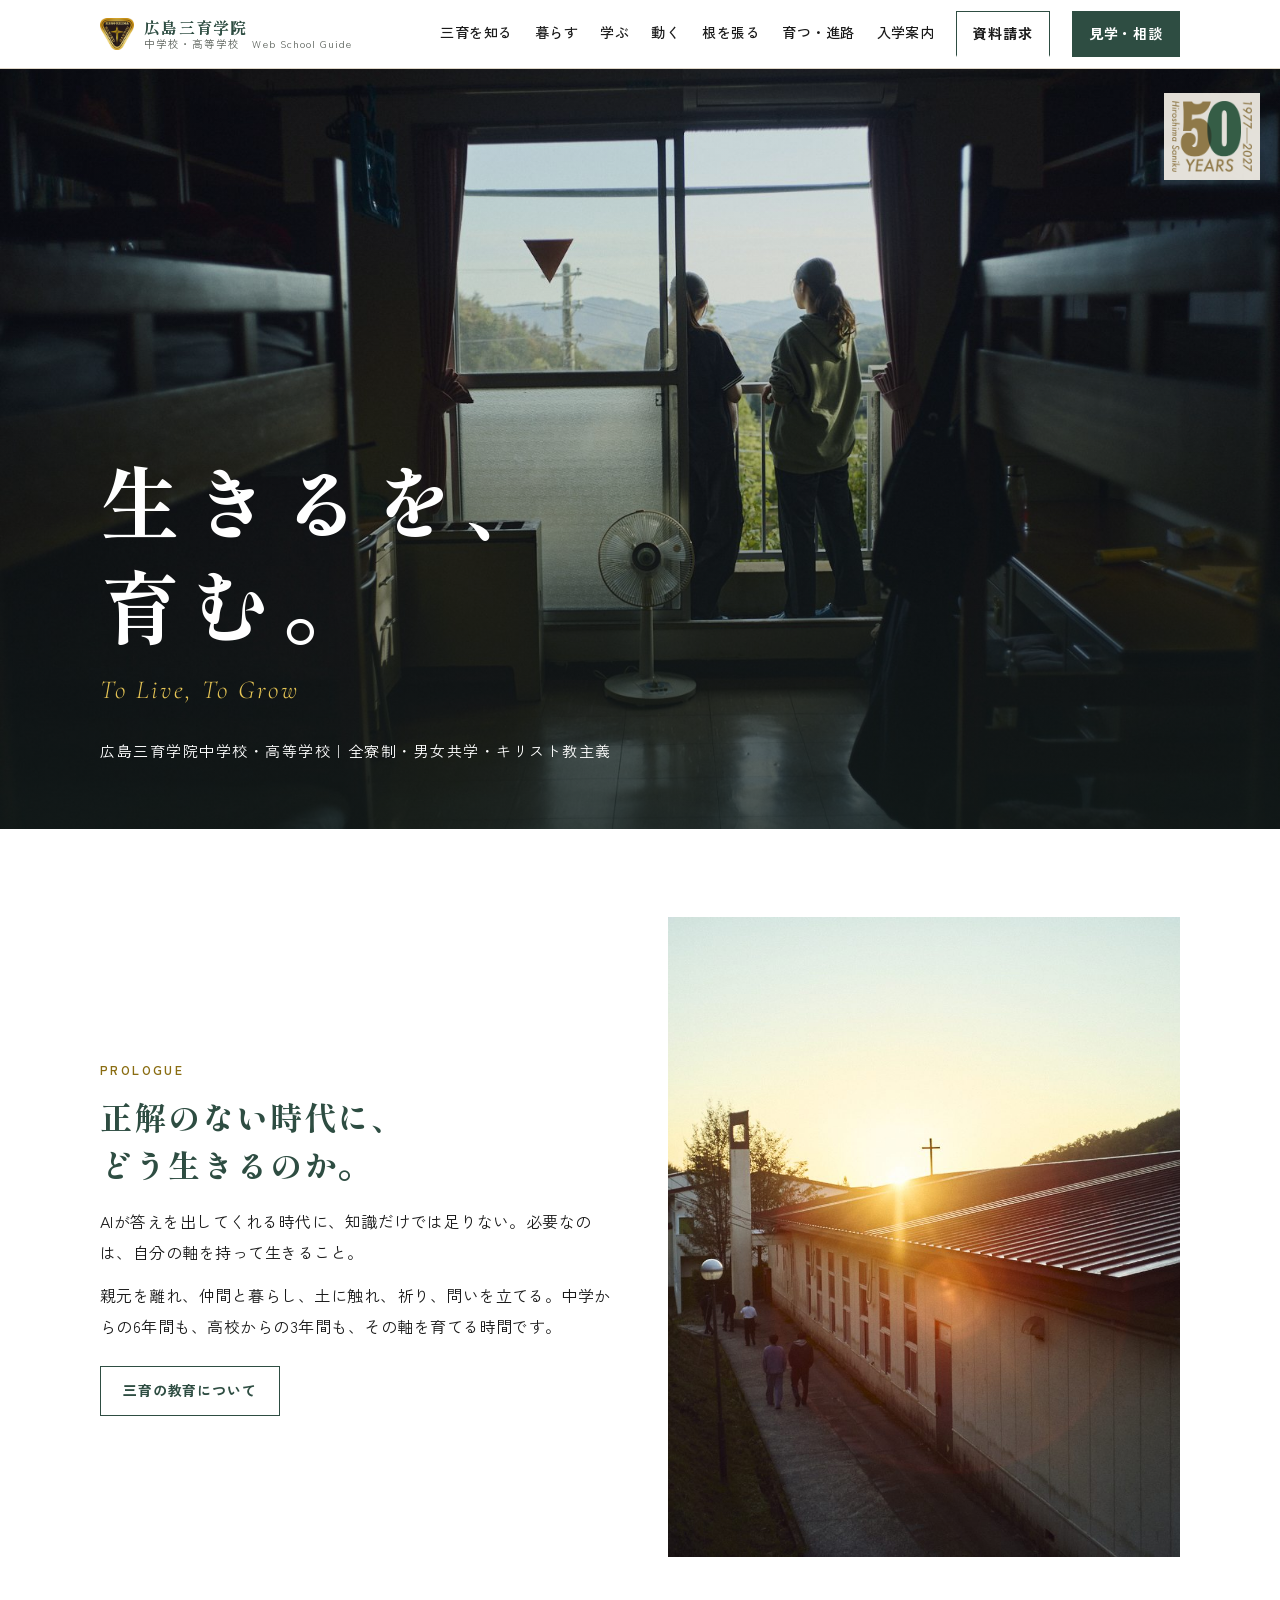
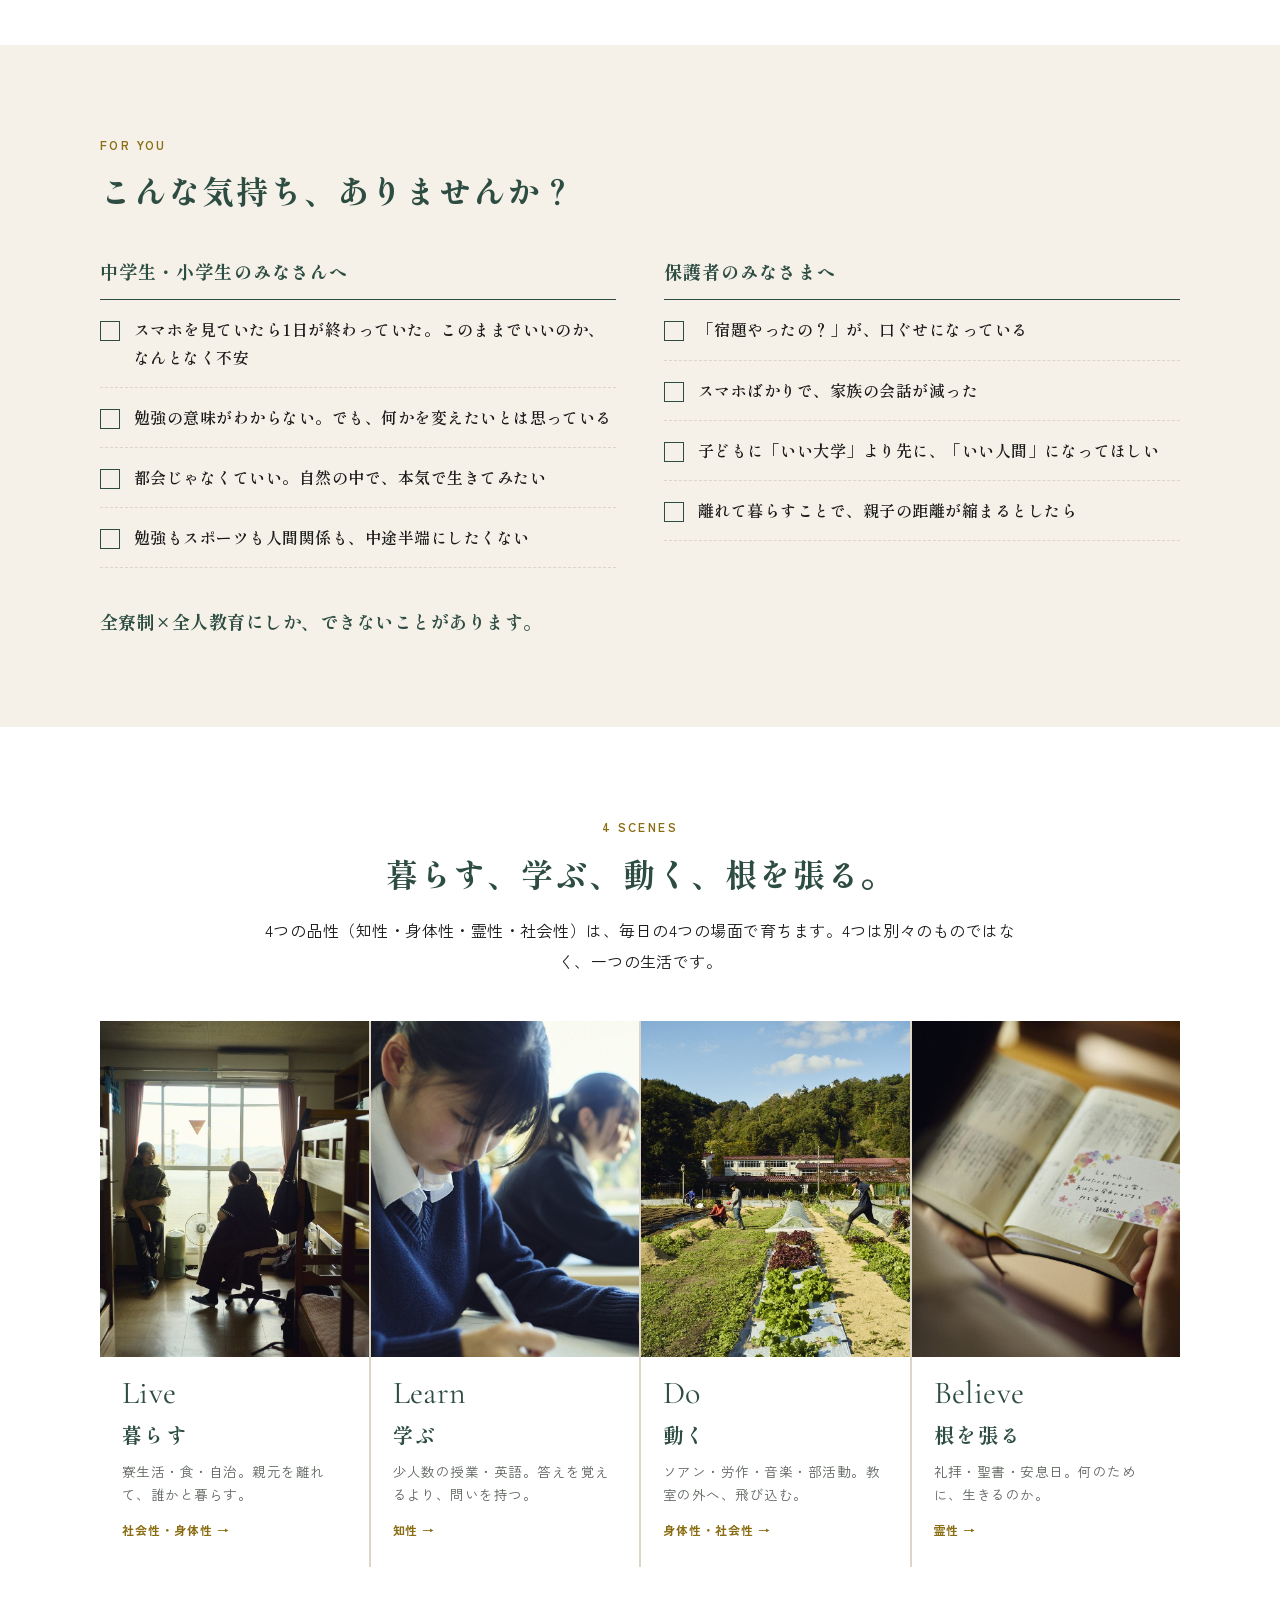
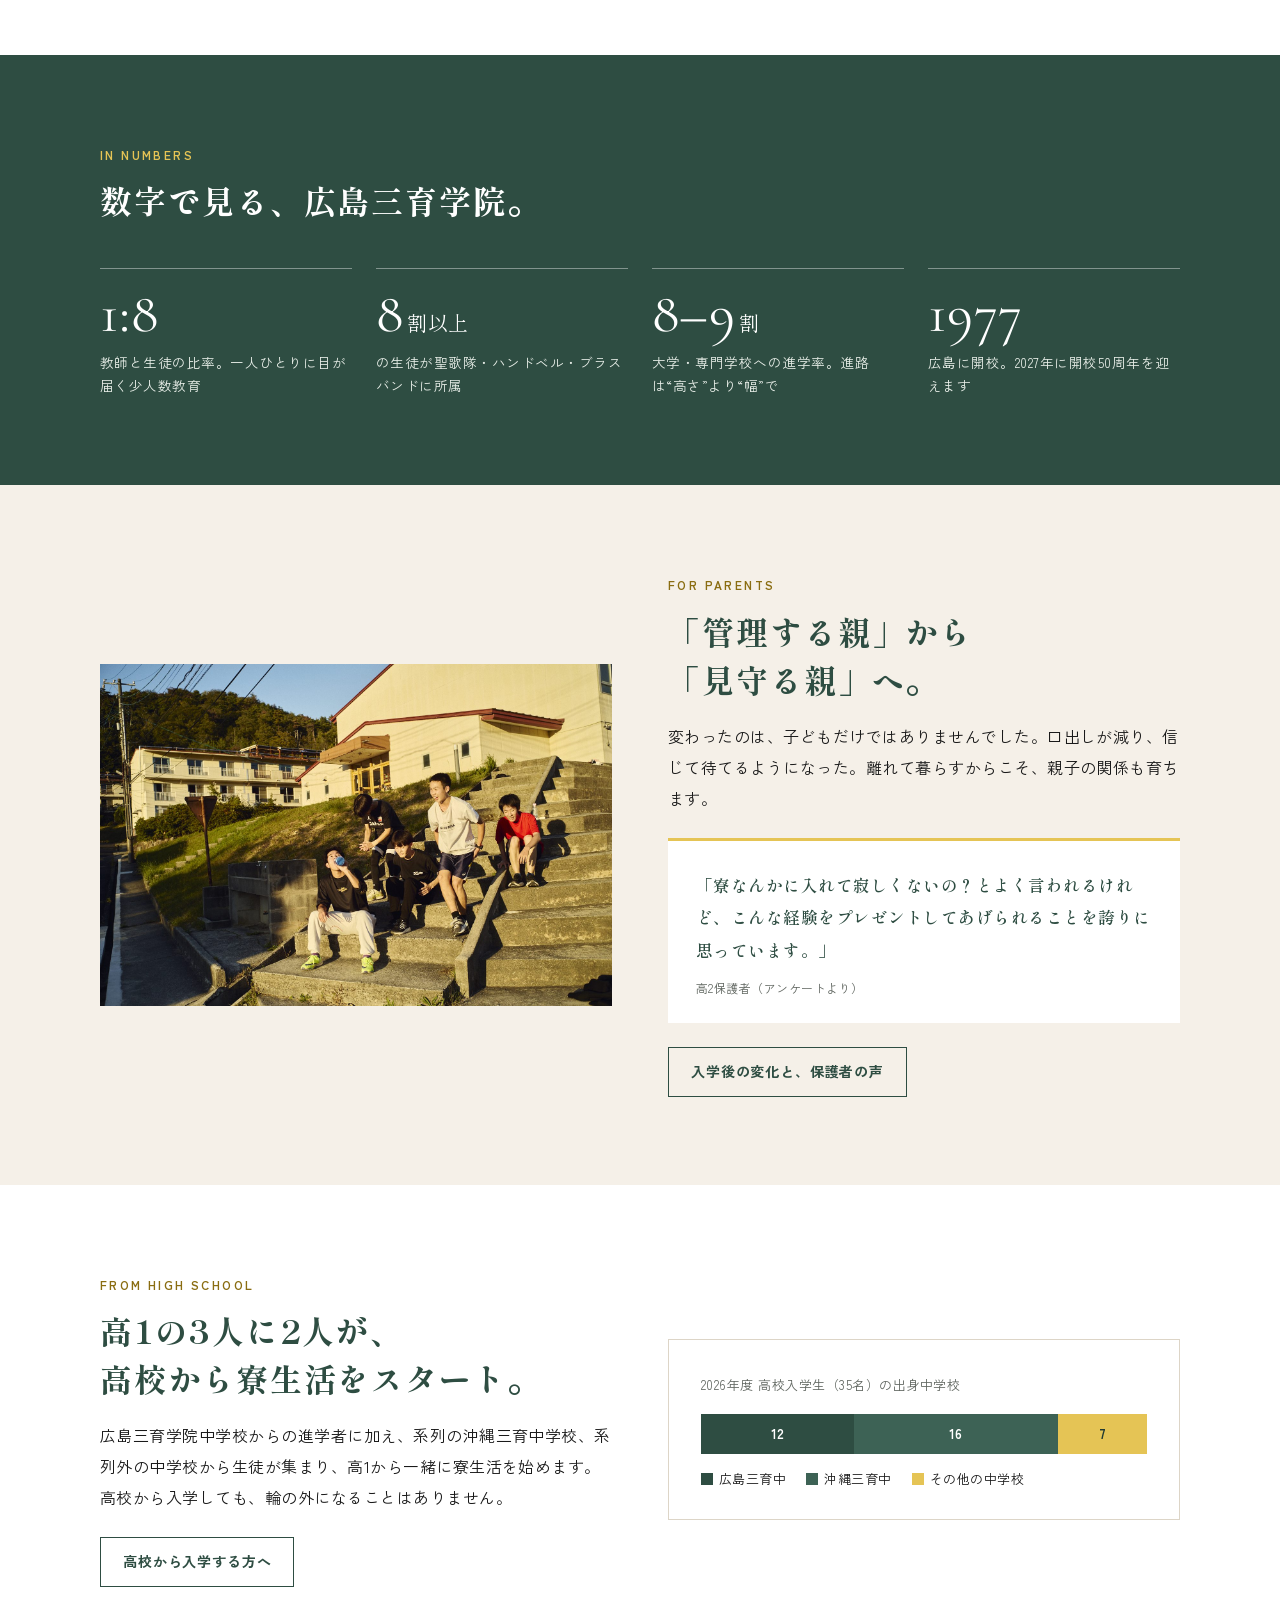
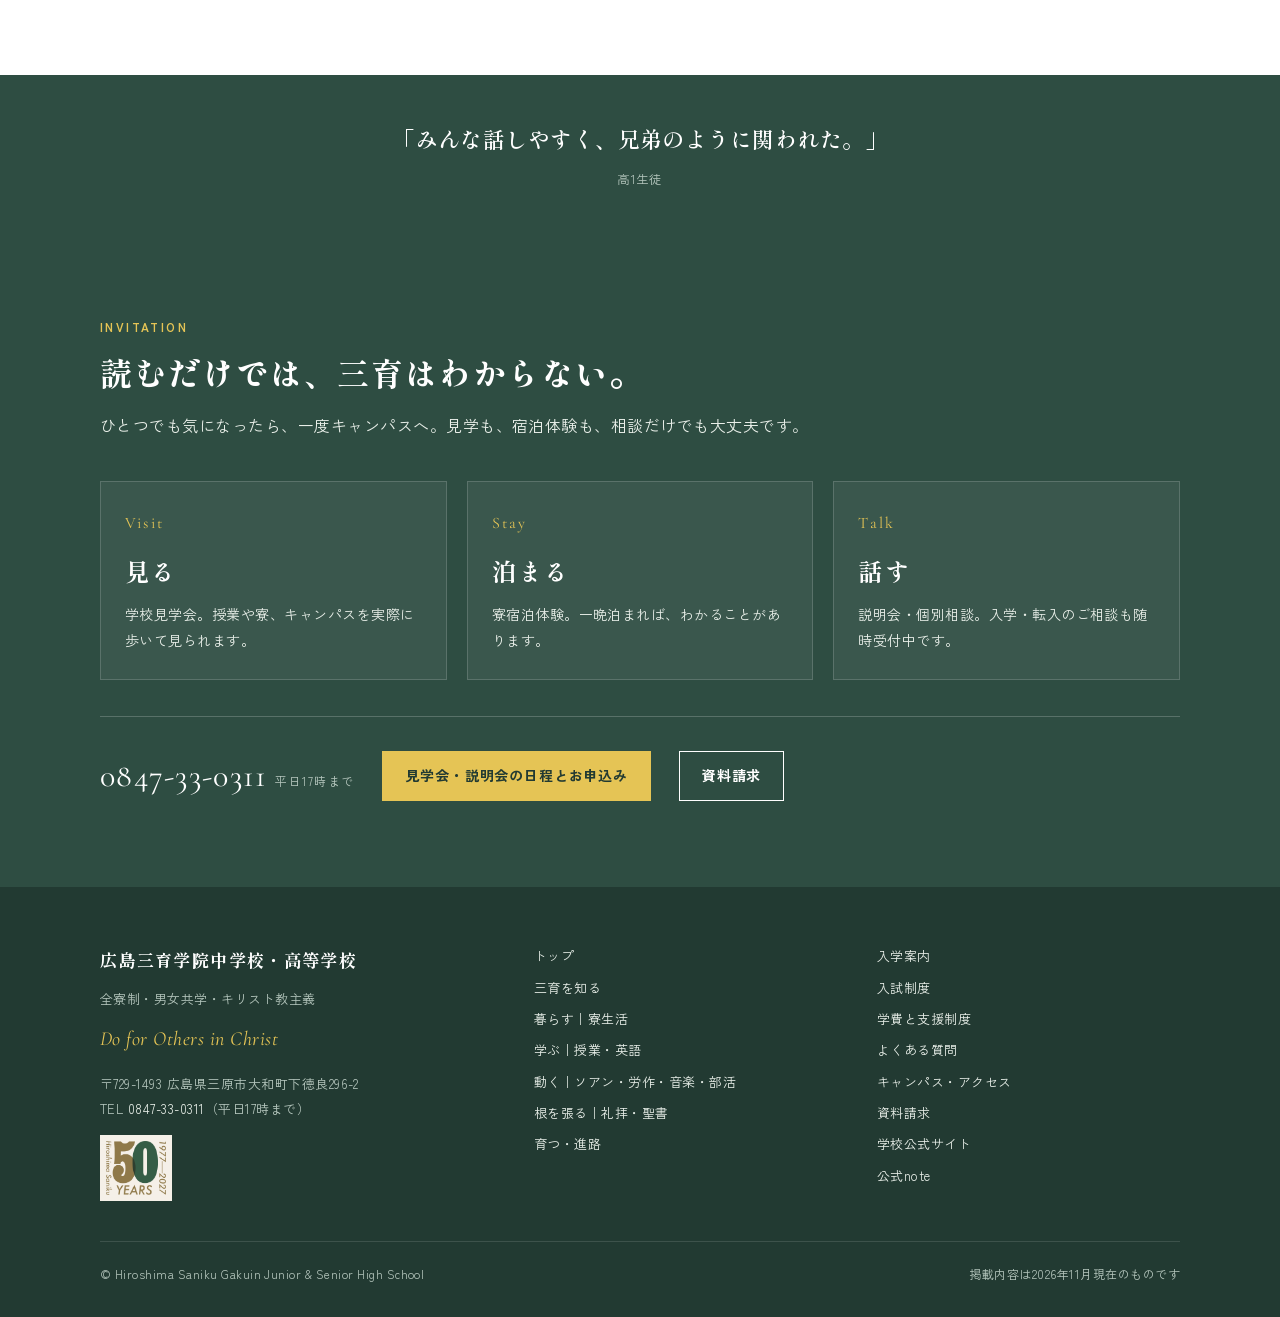
==== index.html @ 4f64598e "初回アップロード" ====
<!doctype html>
<html lang="ja">
<head>
<meta charset="utf-8">
<meta name="viewport" content="width=device-width, initial-scale=1">
<title>広島三育学院中学校・高等学校｜Web School Guide</title>
<meta name="description" content="広島県三原市の全寮制・男女共学・キリスト教主義の中高一貫校。暮らす・学ぶ・動く・根を張る、4つの場面で「生きる」を育みます。見学・寮宿泊体験・個別相談の案内も。">
<link rel="canonical" href="https://www.example.jp/">
<meta property="og:type" content="website">
<meta property="og:site_name" content="広島三育学院中学校・高等学校 Web School Guide">
<meta property="og:title" content="広島三育学院中学校・高等学校｜Web School Guide">
<meta property="og:description" content="広島県三原市の全寮制・男女共学・キリスト教主義の中高一貫校。暮らす・学ぶ・動く・根を張る、4つの場面で「生きる」を育みます。見学・寮宿泊体験・個別相談の案内も。">
<meta property="og:url" content="https://www.example.jp/">
<meta property="og:image" content="https://www.example.jp/assets/img/ogp.jpg">
<meta name="twitter:card" content="summary_large_image">
<meta name="theme-color" content="#2e4d42">
<link rel="icon" href="assets/img/emblem.png">
<link rel="preconnect" href="https://fonts.googleapis.com">
<link rel="preconnect" href="https://fonts.gstatic.com" crossorigin>
<link rel="stylesheet" href="https://fonts.googleapis.com/css2?family=Shippori+Mincho:wght@500;600;700;800&amp;family=Zen+Kaku+Gothic+New:wght@400;500;700&amp;family=Cormorant+Garamond:ital,wght@0,300;0,400;0,500;1,300;1,400&amp;display=swap">
<link rel="stylesheet" href="assets/css/style.css">
<script type="application/ld+json">
{
  "@context": "https://schema.org",
  "@type": "HighSchool",
  "name": "広島三育学院中学校・高等学校",
  "alternateName": "Hiroshima Saniku Gakuin Junior & Senior High School",
  "url": "https://www.example.jp/",
  "telephone": "+81-847-33-0311",
  "logo": "https://www.example.jp/assets/img/emblem.png",
  "address": {
    "@type": "PostalAddress",
    "postalCode": "729-1493",
    "addressRegion": "広島県",
    "addressLocality": "三原市",
    "streetAddress": "大和町下徳良296-2",
    "addressCountry": "JP"
  }
}
</script>
</head>
<body>
<a class="skip" href="#main">本文へ移動</a>
<header class="hd">
  <div class="in">
    <a class="logo" href="index.html" aria-label="広島三育学院 Web School Guide トップへ">
      <img src="assets/img/emblem.png" alt="" width="34" height="34">
      <span><b>広島三育学院</b><small>中学校・高等学校　Web School Guide</small></span>
    </a>
    <button class="menu-btn" type="button" aria-label="メニューを開く" aria-expanded="false" aria-controls="gnav"><svg viewBox="0 0 24 24" fill="none" stroke="currentColor" stroke-width="2" aria-hidden="true"><path d="M4 7h16M4 12h16M4 17h16"/></svg></button>
    <nav class="gnav" id="gnav" aria-label="メインメニュー">
      <a href="about.html">三育を知る</a>
      <a href="live.html">暮らす</a>
      <a href="learn.html">学ぶ</a>
      <a href="do.html">動く</a>
      <a href="believe.html">根を張る</a>
      <a href="grow.html">育つ・進路</a>
      <a href="admission.html">入学案内</a>
      <a class="btn" href="https://docs.google.com/a/saniku.ed.jp/forms/d/e/1FAIpQLSfEn3PVfSddrivJyTrLy3nX7ndAHgS3T33gy6OCp4jaVe19fg/viewform?c=0&amp;w=1" target="_blank" rel="noopener">資料請求</a>
      <a class="btn solid" href="admission.html#visit">見学・相談</a>
    </nav>
  </div>
</header>
<main id="main">

<section class="hero">
  <img data-photo="TOP-01" class="bg" src="assets/img/photo/TOP-01.jpg" alt="寮の部屋の窓辺から山を眺める2人の生徒の後ろ姿" fetchpriority="high">
  <img class="y50" src="assets/img/logo50.png" alt="広島開校50周年 1977–2027" width="96" height="86">
  <div class="in">
    <h1>生きるを、<br>育む。</h1>
    <span class="en">To Live, To Grow</span>
    <p>広島三育学院中学校・高等学校｜全寮制・男女共学・キリスト教主義</p>
  </div>
</section>

<section class="sec" aria-labelledby="pro-h">
  <div class="in split">
    <div class="reveal">
      <span class="tag">PROLOGUE</span>
      <h2 id="pro-h">正解のない時代に、<br>どう生きるのか。</h2>
      <p class="lead">AIが答えを出してくれる時代に、知識だけでは足りない。必要なのは、自分の軸を持って生きること。</p>
      <p class="lead" style="margin-top:12px">親元を離れ、仲間と暮らし、土に触れ、祈り、問いを立てる。中学からの6年間も、高校からの3年間も、その軸を育てる時間です。</p>
      <p style="margin-top:24px"><a class="btn" href="about.html">三育の教育について</a></p>
    </div>
    <img data-photo="TOP-02" class="reveal" src="assets/img/photo/TOP-02.jpg" alt="夕日に照らされた寮の間の道" style="aspect-ratio:4/5">
  </div>
</section>

<section class="sec cream" aria-labelledby="chk-h">
  <div class="in">
    <div class="head">
      <span class="tag">FOR YOU</span>
      <h2 id="chk-h">こんな気持ち、ありませんか？</h2>
    </div>
    <div class="g2" style="gap:48px">
      <div class="reveal">
        <h3 style="font-size:18px;margin-bottom:14px">中学生・小学生のみなさんへ</h3>
        <ul class="checks" style="grid-template-columns:1fr">
          <li>スマホを見ていたら1日が終わっていた。このままでいいのか、なんとなく不安</li>
          <li>勉強の意味がわからない。でも、何かを変えたいとは思っている</li>
          <li>都会じゃなくていい。自然の中で、本気で生きてみたい</li>
          <li>勉強もスポーツも人間関係も、中途半端にしたくない</li>
        </ul>
      </div>
      <div class="reveal">
        <h3 style="font-size:18px;margin-bottom:14px">保護者のみなさまへ</h3>
        <ul class="checks" style="grid-template-columns:1fr">
          <li>「宿題やったの？」が、口ぐせになっている</li>
          <li>スマホばかりで、家族の会話が減った</li>
          <li>子どもに「いい大学」より先に、「いい人間」になってほしい</li>
          <li>離れて暮らすことで、親子の距離が縮まるとしたら</li>
        </ul>
      </div>
    </div>
    <p class="lead reveal" style="margin-top:36px;font-family:var(--display);font-weight:700;color:var(--green);font-size:18px">全寮制×全人教育にしか、できないことがあります。</p>
  </div>
</section>

<section class="sec" aria-labelledby="v-h">
  <div class="in">
    <div class="head center">
      <span class="tag">4 SCENES</span>
      <h2 id="v-h">暮らす、学ぶ、動く、根を張る。</h2>
      <p class="lead">4つの品性（知性・身体性・霊性・社会性）は、毎日の4つの場面で育ちます。4つは別々のものではなく、一つの生活です。</p>
    </div>
    <div class="verbs reveal">
      <a class="verb" href="live.html"><img data-photo="TOP-03" src="assets/img/photo/TOP-03.jpg" alt="寮の部屋の窓辺で過ごす2人の生徒" loading="lazy"><span class="t"><i>Live</i><b>暮らす</b><span>寮生活・食・自治。親元を離れて、誰かと暮らす。</span><em>社会性・身体性 →</em></span></a>
      <a class="verb" href="learn.html"><img data-photo="TOP-04" src="assets/img/photo/TOP-04.jpg" alt="教室でノートに向かう生徒" loading="lazy"><span class="t"><i>Learn</i><b>学ぶ</b><span>少人数の授業・英語。答えを覚えるより、問いを持つ。</span><em>知性 →</em></span></a>
      <a class="verb" href="do.html"><img data-photo="TOP-05" src="assets/img/photo/TOP-05.jpg" alt="山に囲まれた畑で作業する生徒たち" loading="lazy"><span class="t"><i>Do</i><b>動く</b><span>ソアン・労作・音楽・部活動。教室の外へ、飛び込む。</span><em>身体性・社会性 →</em></span></a>
      <a class="verb" href="believe.html"><img data-photo="TOP-06" src="assets/img/photo/TOP-06.jpg" alt="カードをはさんだ聖書を読む手元" loading="lazy"><span class="t"><i>Believe</i><b>根を張る</b><span>礼拝・聖書・安息日。何のために、生きるのか。</span><em>霊性 →</em></span></a>
    </div>
  </div>
</section>

<section class="sec green" aria-labelledby="n-h">
  <div class="in">
    <div class="head">
      <span class="tag">IN NUMBERS</span>
      <h2 id="n-h">数字で見る、広島三育学院。</h2>
    </div>
    <div class="stats reveal">
      <div class="stat"><b>1:8</b><span>教師と生徒の比率。一人ひとりに目が届く少人数教育</span></div>
      <div class="stat"><b>8<small>割以上</small></b><span>の生徒が聖歌隊・ハンドベル・ブラスバンドに所属</span></div>
      <div class="stat"><b>8–9<small>割</small></b><span>大学・専門学校への進学率。進路は“高さ”より“幅”で</span></div>
      <div class="stat"><b>1977</b><span>広島に開校。2027年に開校50周年を迎えます</span></div>
    </div>
  </div>
</section>

<section class="sec cream" aria-labelledby="p-h">
  <div class="in split rev">
    <div class="reveal">
      <span class="tag">FOR PARENTS</span>
      <h2 id="p-h">「管理する親」から<br>「見守る親」へ。</h2>
      <p class="lead">変わったのは、子どもだけではありませんでした。口出しが減り、信じて待てるようになった。離れて暮らすからこそ、親子の関係も育ちます。</p>
      <div class="quote" style="margin-top:24px"><p>「寮なんかに入れて寂しくないの？とよく言われるけれど、こんな経験をプレゼントしてあげられることを誇りに思っています。」</p><cite>高2保護者（アンケートより）</cite></div>
      <p style="margin-top:24px"><a class="btn" href="grow.html">入学後の変化と、保護者の声</a></p>
    </div>
    <img data-photo="TOP-07" class="reveal" src="assets/img/photo/TOP-07.jpg" alt="夕日の差す階段に座る生徒たち" loading="lazy">
  </div>
</section>

<section class="sec" aria-labelledby="h-h">
  <div class="in split">
    <div class="reveal">
      <span class="tag">FROM HIGH SCHOOL</span>
      <h2 id="h-h">高1の3人に2人が、<br>高校から寮生活をスタート。</h2>
      <p class="lead">広島三育学院中学校からの進学者に加え、系列の沖縄三育中学校、系列外の中学校から生徒が集まり、高1から一緒に寮生活を始めます。高校から入学しても、輪の外になることはありません。</p>
      <p style="margin-top:24px"><a class="btn" href="admission.html#high">高校から入学する方へ</a></p>
    </div>
    <div class="box reveal">
      <p style="font-size:13px;color:var(--mute)">2026年度 高校入学生（35名）の出身中学校</p>
      <div class="bar" role="img" aria-label="広島三育中から12名、沖縄三育中から16名、その他の中学校から7名">
        <span style="width:34.3%;background:var(--green)">12</span><span style="width:45.7%;background:var(--green-l)">16</span><span style="width:20%;background:var(--accent);color:var(--green-d)">7</span>
      </div>
      <div class="legend"><span><i style="background:var(--green)"></i>広島三育中</span><span><i style="background:var(--green-l)"></i>沖縄三育中</span><span><i style="background:var(--accent)"></i>その他の中学校</span></div>
    </div>
  </div>
</section>

<div class="voice-strip">
  <div class="in">
    <blockquote>「みんな話しやすく、兄弟のように関われた。」<cite>高1生徒</cite></blockquote>
  </div>
</div>

<section class="cta" aria-labelledby="cta-h">
  <div class="in">
    <span class="tag" style="color:var(--accent)">INVITATION</span>
    <h2 id="cta-h">読むだけでは、三育はわからない。</h2>
    <p style="margin-top:14px;max-width:720px">ひとつでも気になったら、一度キャンパスへ。見学も、宿泊体験も、相談だけでも大丈夫です。</p>
    <div class="doors">
      <a class="door" href="https://www.saniku.ac.jp/hiroshima/news/001722.php" target="_blank" rel="noopener"><i>Visit</i><b>見る</b><span>学校見学会。授業や寮、キャンパスを実際に歩いて見られます。</span></a>
      <a class="door" href="https://www.saniku.ac.jp/hiroshima/news/001722.php" target="_blank" rel="noopener"><i>Stay</i><b>泊まる</b><span>寮宿泊体験。一晩泊まれば、わかることがあります。</span></a>
      <a class="door" href="https://www.saniku.ac.jp/hiroshima/news/001722.php" target="_blank" rel="noopener"><i>Talk</i><b>話す</b><span>説明会・個別相談。入学・転入のご相談も随時受付中です。</span></a>
    </div>
    <div class="contact">
      <a class="tel" href="tel:0847330311">0847-33-0311<small>平日17時まで</small></a>
      <a class="btn gold" href="https://www.saniku.ac.jp/hiroshima/news/001722.php" target="_blank" rel="noopener">見学会・説明会の日程とお申込み</a>
      <a class="btn light" href="https://docs.google.com/a/saniku.ed.jp/forms/d/e/1FAIpQLSfEn3PVfSddrivJyTrLy3nX7ndAHgS3T33gy6OCp4jaVe19fg/viewform?c=0&amp;w=1" target="_blank" rel="noopener">資料請求</a>
    </div>
  </div>
</section>
</main>
<footer class="ft">
  <div class="in">
    <div class="cols">
      <div>
        <b>広島三育学院中学校・高等学校</b>
        <p style="margin-top:10px">全寮制・男女共学・キリスト教主義</p>
        <p class="motto">Do for Others in Christ</p>
        <p style="margin-top:12px">〒729-1493 広島県三原市大和町下徳良296-2<br>TEL <a href="tel:0847330311">0847-33-0311</a>（平日17時まで）</p>
        <img class="y50" src="assets/img/logo50.png" alt="広島開校50周年 1977–2027" width="72" height="64">
      </div>
      <div>
        <ul>
          <li><a href="index.html">トップ</a></li>
          <li><a href="about.html">三育を知る</a></li>
          <li><a href="live.html">暮らす｜寮生活</a></li>
          <li><a href="learn.html">学ぶ｜授業・英語</a></li>
          <li><a href="do.html">動く｜ソアン・労作・音楽・部活</a></li>
          <li><a href="believe.html">根を張る｜礼拝・聖書</a></li>
          <li><a href="grow.html">育つ・進路</a></li>
        </ul>
      </div>
      <div>
        <ul>
          <li><a href="admission.html">入学案内</a></li>
          <li><a href="admission.html#exam">入試制度</a></li>
          <li><a href="admission.html#tuition">学費と支援制度</a></li>
          <li><a href="admission.html#faq">よくある質問</a></li>
          <li><a href="admission.html#access">キャンパス・アクセス</a></li>
          <li><a href="https://docs.google.com/a/saniku.ed.jp/forms/d/e/1FAIpQLSfEn3PVfSddrivJyTrLy3nX7ndAHgS3T33gy6OCp4jaVe19fg/viewform?c=0&amp;w=1" target="_blank" rel="noopener">資料請求</a></li>
          <li><a href="https://www.saniku.ac.jp/hiroshima/" target="_blank" rel="noopener">学校公式サイト</a></li>
          <li><a href="https://hsg-edu.note.jp/" target="_blank" rel="noopener">公式note</a></li>
        </ul>
      </div>
    </div>
    <div class="copy"><span>© Hiroshima Saniku Gakuin Junior &amp; Senior High School</span><span>掲載内容は2026年11月現在のものです</span></div>
  </div>
</footer>
<script src="assets/js/main.js"></script>
</body>
</html>
---- assets/css/style.css ----
/* =========================================================
   広島三育学院 Web School Guide — 共通スタイル
   色・書体は印刷版（48P学校案内）と共通
   ========================================================= */
:root{
  --green:#2e4d42; --green-d:#223a32; --green-l:#3d6255;
  --cream:#f5f0e8; --cream-d:#efe6cf; --white:#ffffff;
  --ink:#1a1a1a; --mute:#5f655f; --line:#ddd5c7;
  --on-g:#e9efe9; --on-g-mute:#b5c6bd;
  --accent:#e5c455; --accent-d:#8a6d12; --warn:#a5452f;
  --display:"Shippori Mincho","Hiragino Mincho ProN","Yu Mincho",serif;
  --latin:"Cormorant Garamond",Georgia,serif;
  --body:"Zen Kaku Gothic New","Hiragino Sans","Yu Gothic",sans-serif;
  --w:1120px;
  color-scheme:light;
}
*{box-sizing:border-box}
html{scroll-behavior:smooth;scroll-padding-top:84px;-webkit-text-size-adjust:100%}
body{margin:0;background:var(--white);color:var(--ink);font-family:var(--body);font-size:16px;line-height:1.95;letter-spacing:.03em;overflow-x:hidden}
img{max-width:100%;height:auto;display:block}
a{color:var(--green)}
a:hover{color:var(--green-l)}
a:focus-visible,button:focus-visible,summary:focus-visible{outline:2px solid var(--accent);outline-offset:3px}
h1,h2,h3,h4{font-family:var(--display);font-weight:800;letter-spacing:.06em;line-height:1.5;margin:0;color:var(--green)}
p{margin:0}
.in{max-width:var(--w);margin:0 auto;padding-inline:20px}
.en{font-family:var(--latin);font-weight:300;letter-spacing:.04em}
.skip{position:absolute;left:-9999px;top:0;background:#fff;padding:8px 12px;z-index:100}
.skip:focus{left:8px;top:8px}
.kari{display:inline-block;margin:6px 0 0;font-family:var(--body);font-size:11px;font-weight:700;letter-spacing:.06em;line-height:1.6;color:var(--warn);border:1px solid var(--warn);padding:0 7px;border-radius:2px;background:#fff;vertical-align:middle}
/* 公開時に「要確認」表示をすべて隠す場合は、次の行の前後のコメント記号を外す */
/* .kari{display:none !important} */

/* ---------- header ---------- */
.hd{position:sticky;top:0;z-index:50;background:rgba(255,255,255,.96);backdrop-filter:blur(8px);border-bottom:1px solid var(--line)}
.hd .in{display:flex;align-items:center;gap:20px;height:68px}
.logo{display:flex;align-items:center;gap:10px;text-decoration:none;color:var(--green);flex:none}
.logo img{width:34px;height:34px;object-fit:contain}
.logo span{display:grid;line-height:1.25}
.logo b{font-family:var(--display);font-weight:800;font-size:16px;letter-spacing:.08em}
.logo small{font-size:10.5px;letter-spacing:.1em;color:var(--mute)}
.gnav{margin-left:auto;display:flex;align-items:center;gap:22px;font-size:14px;font-weight:500}
.gnav a{text-decoration:none;color:var(--ink);padding:6px 0;border-bottom:2px solid transparent}
.gnav a:hover{color:var(--green)}
.gnav a[aria-current="page"]{border-bottom-color:var(--accent);color:var(--green)}
.btn{display:inline-flex;align-items:center;justify-content:center;gap:8px;min-height:44px;text-decoration:none;font-size:14px;font-weight:700;letter-spacing:.06em;padding:10px 22px;border:1.5px solid var(--green);color:var(--green);background:transparent;white-space:nowrap;transition:background .2s,color .2s}
.btn:hover{background:var(--green);color:#fff}
.btn.solid{background:var(--green);color:#fff}
.btn.solid:hover{background:var(--green-d)}
.btn.light{border-color:#fff;color:#fff}
.btn.light:hover{background:#fff;color:var(--green)}
.btn.gold{background:var(--accent);border-color:var(--accent);color:var(--green-d)}
.btn.gold:hover{background:#d9b743}
.btn svg{width:16px;height:16px}
.menu-btn{display:none;margin-left:auto;width:44px;height:44px;border:1px solid var(--line);background:#fff;border-radius:6px;align-items:center;justify-content:center;cursor:pointer;color:var(--green)}
.menu-btn svg{width:22px;height:22px}
@media (max-width:1040px){
  .gnav{display:none;position:absolute;top:68px;left:0;right:0;flex-direction:column;align-items:stretch;gap:0;background:#fff;border-bottom:1px solid var(--line);padding:8px 20px 20px;box-shadow:0 12px 24px rgba(0,0,0,.06)}
  .gnav.open{display:flex}
  .gnav a{padding:14px 4px;border-bottom:1px solid var(--line);font-size:15px}
  .gnav a[aria-current="page"]{border-bottom-color:var(--line);color:var(--green);font-weight:700}
  .gnav .btn{margin-top:16px;border-bottom:1.5px solid var(--green)}
  .menu-btn{display:inline-flex}
}

/* ---------- page hero（下層） ---------- */
.phero{background:var(--cream);overflow:hidden}
.phero .in{display:grid;grid-template-columns:minmax(0,1fr) minmax(0,1.1fr);gap:48px;align-items:center;padding-block:56px 64px}
.crumb{display:flex;flex-wrap:wrap;gap:6px;font-size:12px;color:var(--mute);margin-bottom:22px}
.crumb a{color:var(--mute)}
.phero .big{display:block;font-family:var(--latin);font-weight:300;font-size:clamp(64px,10vw,120px);line-height:.9;color:var(--green);letter-spacing:0}
.phero h1{font-size:clamp(26px,3.4vw,38px);margin-top:18px}
.phero .sub{display:block;font-size:12px;letter-spacing:.2em;color:var(--accent-d);font-weight:700;margin-top:14px}
.phero p.lead{margin-top:18px;font-size:16px;line-height:2}
.phero figure{margin:0;position:relative}
.phero figure img{width:100%;aspect-ratio:4/3;object-fit:cover}
.phero figcaption{position:absolute;left:-24px;bottom:-24px;max-width:340px;background:#fff;padding:16px 20px;font-family:var(--display);font-weight:600;font-size:14px;line-height:1.8;color:var(--green);box-shadow:0 10px 30px rgba(0,0,0,.08)}
.phero figcaption small{display:block;font-family:var(--body);font-weight:400;font-size:11px;color:var(--mute);margin-top:4px}
@media (max-width:820px){
  .phero .in{grid-template-columns:1fr;gap:36px;padding-block:32px 56px}
  .phero figcaption{left:12px;right:12px;bottom:-28px;max-width:none}
}

/* ---------- section ---------- */
.sec{padding-block:88px}
.sec.cream{background:var(--cream)}
.sec.green{background:var(--green);color:var(--on-g)}
.sec.green h2,.sec.green h3{color:#fff}
.sec:not(.cream):not(.green) + .sec:not(.cream):not(.green){padding-top:0}
.sec.cream + .sec.cream{padding-top:0}
.tag{display:block;font-size:12px;letter-spacing:.2em;font-weight:700;color:var(--accent-d);margin-bottom:10px}
.sec.green .tag{color:var(--accent)}
.sec h2{font-size:clamp(24px,3vw,32px)}
.sec .lead{margin-top:18px;max-width:760px;font-size:16px}
.head{margin-bottom:44px}
.head.center{text-align:center}
.head.center .lead{margin-inline:auto}
.note{font-size:12.5px;color:var(--mute);line-height:1.8;margin-top:14px}
.sec.green .note{color:var(--on-g-mute)}

/* grids */
.g2,.g3,.g4{display:grid;gap:24px}
.g2{grid-template-columns:repeat(2,minmax(0,1fr))}
.g3{grid-template-columns:repeat(3,minmax(0,1fr))}
.g4{grid-template-columns:repeat(4,minmax(0,1fr))}
@media (max-width:900px){.g3,.g4{grid-template-columns:repeat(2,minmax(0,1fr))}}
@media (max-width:620px){.g2,.g3,.g4{grid-template-columns:1fr}}
.split{display:grid;grid-template-columns:minmax(0,1fr) minmax(0,1fr);gap:56px;align-items:center}
.split.rev > :first-child{order:2}
@media (max-width:820px){.split{grid-template-columns:1fr;gap:28px}.split.rev > :first-child{order:0}}
.split img{width:100%;aspect-ratio:3/2;object-fit:cover}

/* cards */
.card{background:#fff;padding:26px 24px;display:flex;flex-direction:column;gap:10px;border:1px solid var(--line)}
.sec.cream .card{border-color:transparent}
.sec.green .card{background:rgba(255,255,255,.07);border-color:rgba(255,255,255,.14);color:var(--on-g)}
.card h3{font-size:19px}
.card .num{font-family:var(--latin);font-size:15px;letter-spacing:.14em;color:var(--accent-d)}
.sec.green .card .num{color:var(--accent)}
.card p{font-size:14.5px;line-height:1.9}
.card img{margin:-26px -24px 8px;width:calc(100% + 48px);max-width:none;aspect-ratio:3/2;object-fit:cover}
.card .pill{align-self:flex-start;font-size:11.5px;font-weight:700;letter-spacing:.06em;color:var(--green);background:var(--cream-d);padding:2px 10px}

/* placeholder for photos */
.ph{background:repeating-linear-gradient(135deg,#ebe4d7 0 12px,#e3dbcc 12px 24px);display:flex;align-items:center;justify-content:center;text-align:center;color:var(--mute);font-size:12.5px;letter-spacing:.08em;aspect-ratio:3/2;padding:12px}

/* quotes */
.quote{position:relative;background:#fff;padding:28px 28px 24px;border-top:3px solid var(--accent)}
.quote p{font-family:var(--display);font-weight:600;font-size:16.5px;line-height:1.95;color:var(--green)}
.quote cite{display:block;font-style:normal;font-size:12px;color:var(--mute);margin-top:10px}
.sec.cream .quote{background:#fff}
.voice-strip{background:var(--green);color:#fff;padding:44px 0}
.voice-strip blockquote{margin:0;text-align:center;font-family:var(--display);font-weight:600;font-size:clamp(17px,2.2vw,22px);line-height:1.8}
.voice-strip cite{display:block;font-style:normal;font-family:var(--body);font-weight:400;font-size:12.5px;color:var(--on-g-mute);margin-top:10px}

/* stats */
.stats{display:grid;grid-template-columns:repeat(auto-fit,minmax(200px,1fr));gap:24px}
.stat{border-top:1px solid var(--green);padding-top:16px}
.stat b{display:block;font-family:var(--latin);font-weight:400;font-size:56px;line-height:1;color:var(--green)}
.stat b small{font-family:var(--display);font-size:20px;margin-left:4px}
.stat span{display:block;font-size:13.5px;margin-top:10px;line-height:1.7}
.sec.green .stat{border-color:rgba(255,255,255,.4)}
.sec.green .stat b{color:#fff}

/* tables */
.tbl-wrap{overflow-x:auto;-webkit-overflow-scrolling:touch;border:1px solid var(--line);background:#fff}
table{border-collapse:collapse;width:100%;min-width:560px;font-size:14px;line-height:1.7}
th,td{padding:12px 14px;border-bottom:1px solid var(--line);text-align:left;vertical-align:top}
thead th{background:var(--green);color:#fff;font-weight:700;font-size:13px;letter-spacing:.06em}
tbody th{background:var(--cream);color:var(--green);font-weight:700;white-space:nowrap}
tbody tr:last-child th,tbody tr:last-child td{border-bottom:none}
td.num{text-align:right;font-variant-numeric:tabular-nums;white-space:nowrap}

/* timeline / schedule */
.sched{display:grid;grid-template-columns:72px minmax(0,1fr);border-top:1px solid var(--line)}
.sched dt,.sched dd{margin:0;padding:10px 0;border-bottom:1px solid var(--line);font-size:14.5px}
.sched dt{font-family:var(--latin);font-size:18px;color:var(--green);line-height:1.6}
.hist{list-style:none;margin:0;padding:0;border-left:1px solid var(--green)}
.hist li{position:relative;padding:0 0 18px 26px;font-size:14.5px}
.hist li::before{content:"";position:absolute;left:-5px;top:9px;width:9px;height:9px;border-radius:50%;background:var(--green)}
.hist li.hi::before{background:var(--accent);box-shadow:0 0 0 3px var(--cream-d)}
.hist b{display:block;font-family:var(--latin);font-weight:400;font-size:22px;line-height:1.3;color:var(--green)}

/* steps */
.steps{display:grid;grid-template-columns:repeat(3,minmax(0,1fr));gap:0;counter-reset:st}
.steps > div{position:relative;padding:24px 28px;background:#fff;border:1px solid var(--line)}
.steps > div + div{border-left:none}
.steps > div:not(:last-child)::after{content:"";position:absolute;right:-9px;top:50%;width:16px;height:16px;background:#fff;border-top:1px solid var(--line);border-right:1px solid var(--line);transform:translateY(-50%) rotate(45deg);z-index:1}
.steps .num{font-family:var(--latin);font-size:14px;letter-spacing:.14em;color:var(--accent-d)}
.steps h3{font-size:22px;margin:4px 0 6px}
.steps p{font-size:14px}
@media (max-width:720px){
  .steps{grid-template-columns:1fr}
  .steps > div + div{border-left:1px solid var(--line);border-top:none}
  .steps > div:not(:last-child)::after{right:auto;left:50%;top:auto;bottom:-9px;transform:translateX(-50%) rotate(135deg)}
}

/* checklist (pull) */
.checks{list-style:none;margin:0;padding:0;display:grid;grid-template-columns:repeat(2,minmax(0,1fr));gap:0 40px;border-top:1px solid var(--green)}
.checks li{display:grid;grid-template-columns:22px minmax(0,1fr);gap:12px;padding:16px 0;border-bottom:1px dashed var(--line);font-family:var(--display);font-weight:600;font-size:16px;line-height:1.7}
.checks li::before{content:"";width:18px;height:18px;margin-top:5px;border:1.5px solid var(--green)}
@media (max-width:720px){.checks{grid-template-columns:1fr}}

/* verbs (top) */
.verbs{display:grid;grid-template-columns:repeat(4,minmax(0,1fr));gap:2px;background:var(--line)}
.verb{position:relative;display:flex;flex-direction:column;background:#fff;text-decoration:none;color:var(--ink)}
.verb img{width:100%;aspect-ratio:4/5;object-fit:cover;transition:opacity .3s}
.verb:hover img{opacity:.88}
.verb .t{padding:20px 22px 26px;display:flex;flex-direction:column;gap:6px}
.verb .t i{font-style:normal;font-family:var(--latin);font-size:32px;line-height:1;color:var(--green)}
.verb .t b{font-family:var(--display);font-size:20px;color:var(--green);letter-spacing:.1em}
.verb .t span{font-size:13.5px;color:var(--mute);line-height:1.7}
.verb .t em{font-style:normal;font-size:12px;color:var(--accent-d);font-weight:700;letter-spacing:.08em;margin-top:6px}
@media (max-width:900px){.verbs{grid-template-columns:repeat(2,minmax(0,1fr))}}

/* FAQ */
.faq{border-top:1px solid var(--line)}
.faq details{border-bottom:1px solid var(--line)}
.faq summary{list-style:none;cursor:pointer;display:grid;grid-template-columns:32px minmax(0,1fr) 24px;gap:12px;align-items:start;padding:18px 4px;font-weight:700;font-size:15.5px;line-height:1.7}
.faq summary::-webkit-details-marker{display:none}
.faq summary::before{content:"Q";font-family:var(--latin);font-size:22px;line-height:1.2;color:var(--accent-d)}
.faq summary::after{content:"+";font-size:22px;line-height:1.2;color:var(--green);text-align:center}
.faq details[open] summary::after{content:"−"}
.faq .a{display:grid;grid-template-columns:32px minmax(0,1fr);gap:12px;padding:0 4px 20px;font-size:15px}
.faq .a::before{content:"A";font-family:var(--latin);font-size:22px;line-height:1.2;color:var(--green)}

/* CTA band */
.cta{background:var(--green);color:var(--on-g);padding-block:80px}
.cta h2{color:#fff;font-size:clamp(24px,3vw,32px)}
.cta .doors{display:grid;grid-template-columns:repeat(3,minmax(0,1fr));gap:20px;margin-top:40px}
.door{display:flex;flex-direction:column;gap:8px;padding:26px 24px;background:rgba(255,255,255,.06);border:1px solid rgba(255,255,255,.16);color:#fff;text-decoration:none;transition:background .2s}
.door:hover{background:rgba(255,255,255,.12);color:#fff}
.door i{font-style:normal;font-family:var(--latin);font-size:16px;letter-spacing:.14em;color:var(--accent)}
.door b{font-family:var(--display);font-size:24px;letter-spacing:.1em}
.door span{font-size:14px;color:var(--on-g);line-height:1.8}
@media (max-width:820px){.cta .doors{grid-template-columns:1fr}}
.cta .contact{display:flex;flex-wrap:wrap;align-items:center;gap:16px 28px;margin-top:36px;padding-top:28px;border-top:1px solid rgba(255,255,255,.2)}
.cta .tel{font-family:var(--latin);font-size:32px;color:#fff;text-decoration:none;letter-spacing:.04em}
.cta .tel small{font-family:var(--body);font-size:12px;color:var(--on-g-mute);margin-left:8px}

/* footer */
.ft{background:var(--green-d);color:var(--on-g-mute);font-size:13px;padding-block:56px 32px}
.ft .cols{display:grid;grid-template-columns:minmax(0,1.3fr) repeat(2,minmax(0,1fr));gap:40px}
.ft b{color:#fff;font-family:var(--display);font-size:17px;letter-spacing:.08em}
.ft a{color:var(--on-g);text-decoration:none}
.ft a:hover{text-decoration:underline;color:#fff}
.ft ul{list-style:none;margin:0;padding:0;display:grid;gap:6px}
.ft .motto{font-family:var(--latin);font-style:italic;font-size:20px;color:var(--accent);margin-top:8px}
.ft .copy{margin-top:40px;padding-top:20px;border-top:1px solid rgba(255,255,255,.12);display:flex;justify-content:space-between;flex-wrap:wrap;gap:12px;font-size:12px}
.ft .y50{width:72px;background:var(--cream);padding:6px;margin-top:14px}
@media (max-width:760px){.ft .cols{grid-template-columns:1fr}}

/* top hero */
.hero{position:relative;min-height:min(88vh,760px);display:flex;align-items:flex-end;color:#fff;overflow:hidden;background:var(--green-d)}
.hero > img.bg{position:absolute;inset:0;width:100%;height:100%;object-fit:cover}
.hero::after{content:"";position:absolute;inset:0;background:linear-gradient(180deg,rgba(20,30,26,.15) 30%,rgba(20,30,26,.7) 100%)}
.hero .in{position:relative;z-index:1;width:100%;padding-block:0 64px}
.hero h1{color:#fff;font-size:clamp(40px,7vw,80px);letter-spacing:.14em;line-height:1.3}
.hero .en{display:block;font-size:clamp(18px,2.4vw,26px);color:var(--accent);font-style:italic;margin-top:10px;letter-spacing:.1em}
.hero p{margin-top:20px;font-size:15px;letter-spacing:.1em}
.hero .y50{position:absolute;right:20px;top:24px;z-index:1;width:96px;background:rgba(245,240,232,.92);padding:8px}

/* misc */
.chips{display:flex;flex-wrap:wrap;gap:8px}
.chips span{font-size:13px;padding:4px 12px;background:var(--cream);color:var(--green);font-weight:500}
.sec.cream .chips span{background:#fff}
.bar{display:flex;height:40px;width:100%;margin-top:16px}
.bar span{display:flex;align-items:center;justify-content:center;color:#fff;font-size:13px;font-weight:700;white-space:nowrap;overflow:hidden}
.legend{display:flex;flex-wrap:wrap;gap:8px 20px;font-size:13px;margin-top:12px}
.legend i{display:inline-block;width:12px;height:12px;margin-right:6px;vertical-align:-1px}
.mini-list{list-style:none;margin:0;padding:0;display:grid;gap:8px}
.mini-list li{position:relative;padding-left:18px;font-size:14.5px;line-height:1.75}
.mini-list li::before{content:"";position:absolute;left:2px;top:10px;width:6px;height:6px;border-radius:50%;background:var(--green)}
.mini-list li:has(> b){display:grid;grid-template-columns:5.5em minmax(0,1fr);column-gap:10px;align-items:start}
.mini-list li b{color:var(--green)}
.sec.green .mini-list li::before{background:var(--accent)}
.box{background:#fff;padding:32px 32px 28px;border:1px solid var(--line)}
.sec.cream .box{border-color:transparent}
.ba{display:grid;grid-template-columns:64px minmax(0,1fr);gap:4px 10px;font-size:14px;line-height:1.7}
.ba dt{font-family:var(--latin);font-size:16px;color:var(--mute)}
.ba dt.af{color:var(--green);font-weight:500}
.ba dd{margin:0}
.ba dd.af{font-weight:700}
.next-page{display:flex;justify-content:space-between;gap:16px;flex-wrap:wrap;padding-block:40px;border-top:1px solid var(--line)}
.next-page a{display:flex;flex-direction:column;text-decoration:none;color:var(--green);font-family:var(--display);font-weight:700;font-size:18px}
.next-page a small{font-family:var(--body);font-weight:400;font-size:12px;color:var(--mute);letter-spacing:.1em}
.next-page a.r{text-align:right;margin-left:auto}
.reveal{opacity:0;transform:translateY(16px);transition:opacity .7s ease,transform .7s ease}
.reveal.on{opacity:1;transform:none}
@media (prefers-reduced-motion:reduce){.reveal{opacity:1;transform:none;transition:none}html{scroll-behavior:auto}}
.stat span.kari{display:inline-block;margin-top:8px}

/* ---------- 写真番号（確認モード：html.photo-review のときだけ表示） ---------- */
.photo-badge{position:absolute;z-index:40;pointer-events:none;background:#e5c455;color:#1a1a1a;font:700 13px/1 var(--body);letter-spacing:.06em;padding:6px 9px;border:2px solid #1a1a1a;box-shadow:0 2px 6px rgba(0,0,0,.25);white-space:nowrap}
.photo-badge small{font-weight:500;font-size:11px;margin-left:6px}
html.photo-review [data-photo]{outline:3px dashed #e5c455;outline-offset:-3px}
.review-bar{position:fixed;left:12px;bottom:12px;z-index:60;background:#1a1a1a;color:#fff;font-size:12.5px;padding:8px 14px;border-radius:999px;box-shadow:0 4px 14px rgba(0,0,0,.3)}
.review-bar a{color:#e5c455;margin-left:8px}

/* ---------- gallery（スライド） ---------- */
.gallery{position:relative}
.gl-track{list-style:none;margin:0;padding:0;display:flex;overflow-x:auto;scroll-snap-type:x mandatory;scroll-behavior:smooth;scrollbar-width:none;-webkit-overflow-scrolling:touch}
.gl-track::-webkit-scrollbar{display:none}
.gl-track:focus-visible{outline:2px solid var(--accent);outline-offset:3px}
.gl-slide{flex:0 0 100%;scroll-snap-align:start}
.gl-slide img{width:100%;aspect-ratio:4/3;object-fit:cover}
.gl-ctrl{display:flex;align-items:center;justify-content:space-between;gap:16px;margin-top:14px}
.gl-ctrl button{width:44px;height:44px;border:1px solid var(--green);background:#fff;color:var(--green);display:inline-flex;align-items:center;justify-content:center;cursor:pointer}
.gl-ctrl button:hover{background:var(--green);color:#fff}
.gl-ctrl button svg{width:18px;height:18px}
.gl-dots{display:flex;gap:8px}
.gl-dots span{width:8px;height:8px;border-radius:50%;background:var(--line);transition:background .2s}
.gl-dots span.on{background:var(--green)}

/* hero 写真の位置（窓辺の2人が中央に来るように） */
.hero > img.bg{object-position:62% center}
@media (max-width:760px){
  .hero::after{background:linear-gradient(180deg,rgba(20,30,26,.1) 20%,rgba(20,30,26,.78) 100%)}
}

/* ロゴ類は切り抜かず、元の比率のまま表示 */
img[src*="logo"],img[src*="emblem"]{aspect-ratio:auto !important;object-fit:contain !important;height:auto}
.logo img{height:34px}
.gnav .btn{flex:none;padding:8px 16px;min-height:40px}
@media (min-width:1041px) and (max-width:1200px){.gnav{gap:14px;font-size:13.5px}}
table.fit{min-width:0}
@media (max-width:620px){table.fit th,table.fit td{padding:10px 10px;font-size:13px}}
table.fit tbody th,table.fit td.num{white-space:normal}
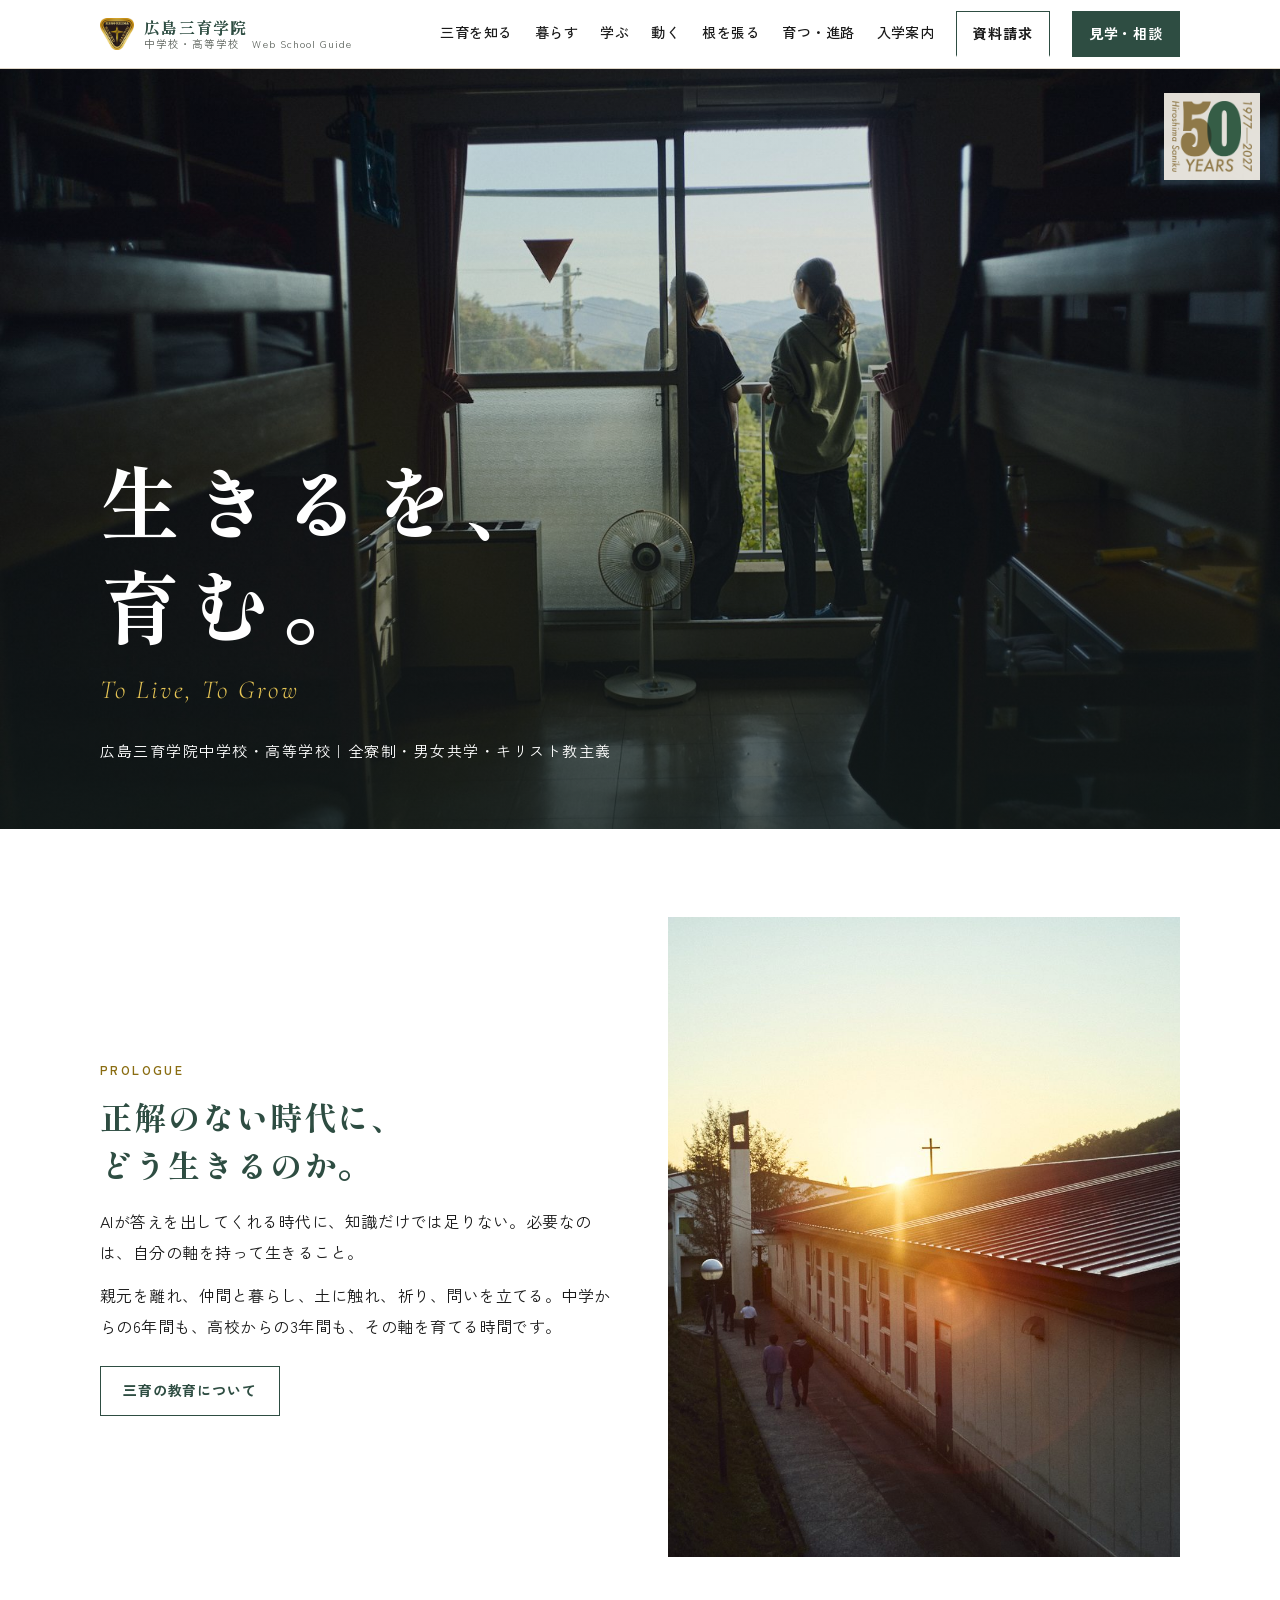
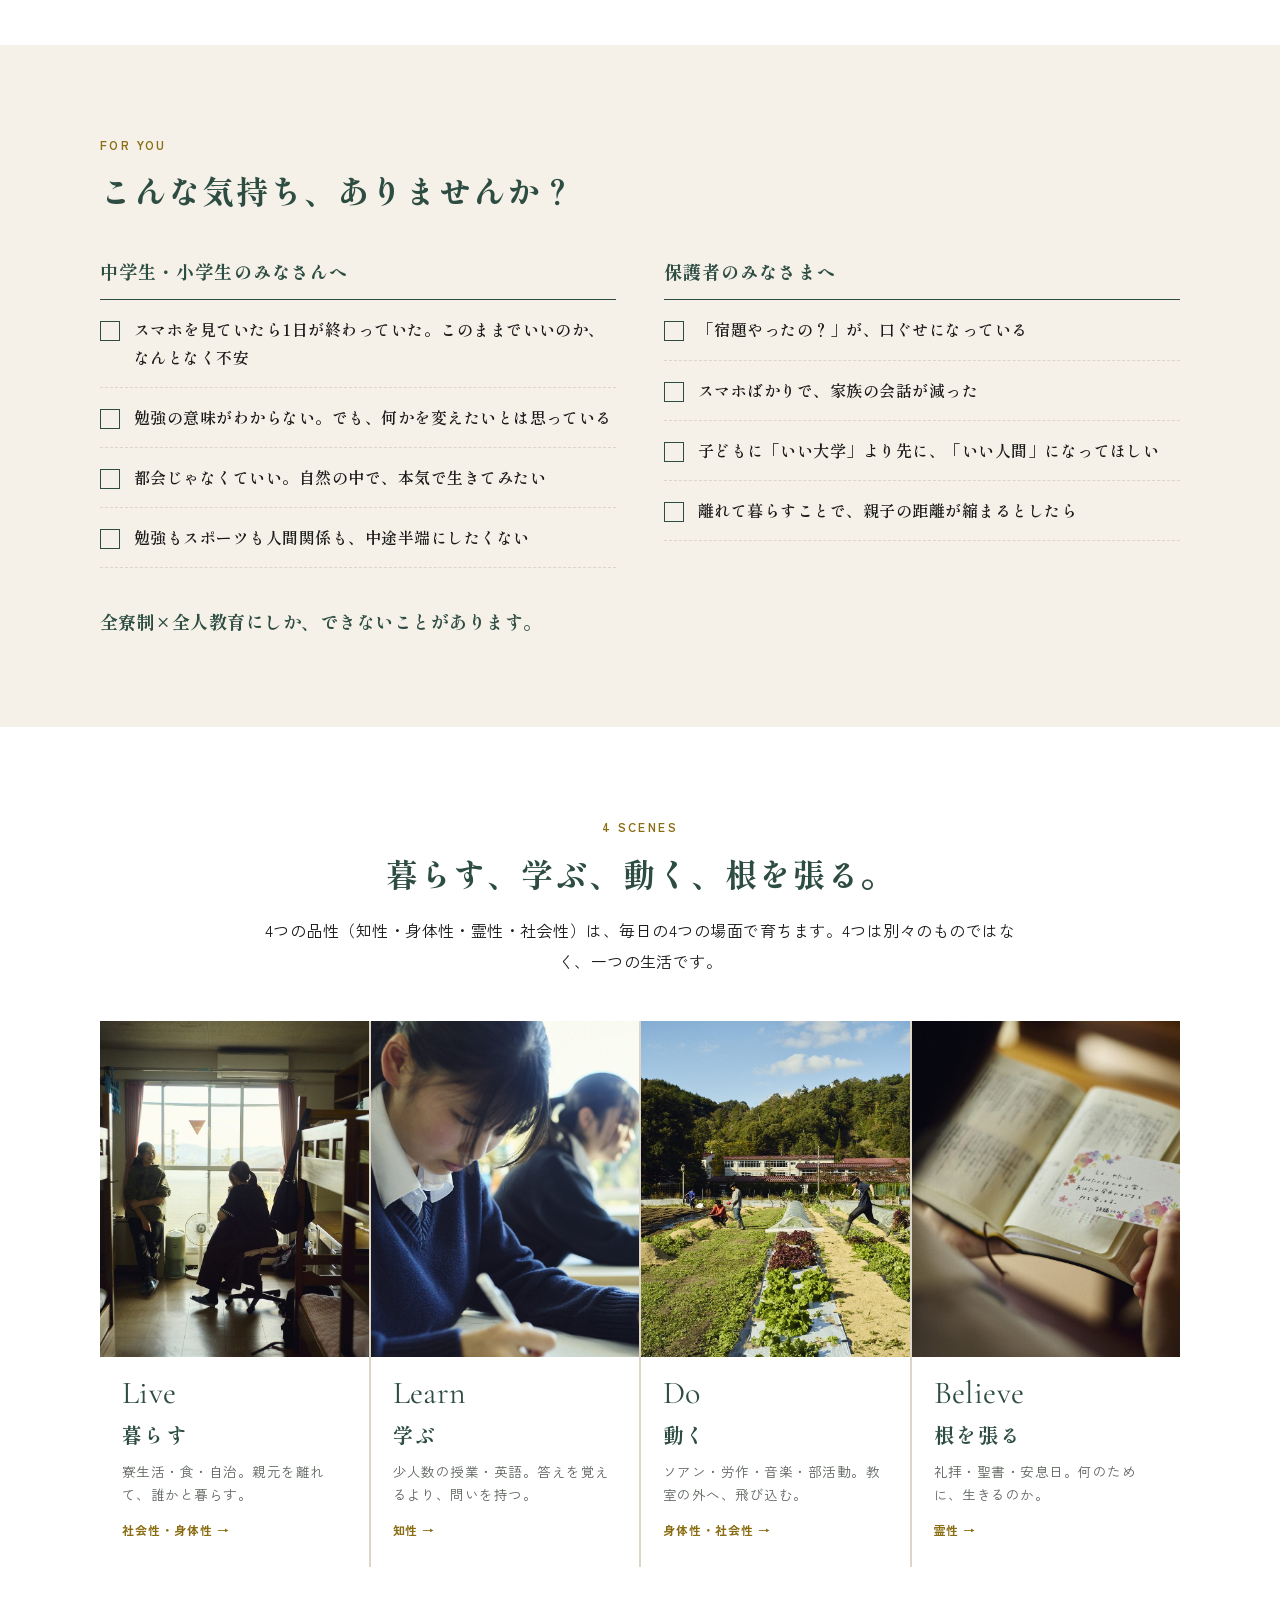
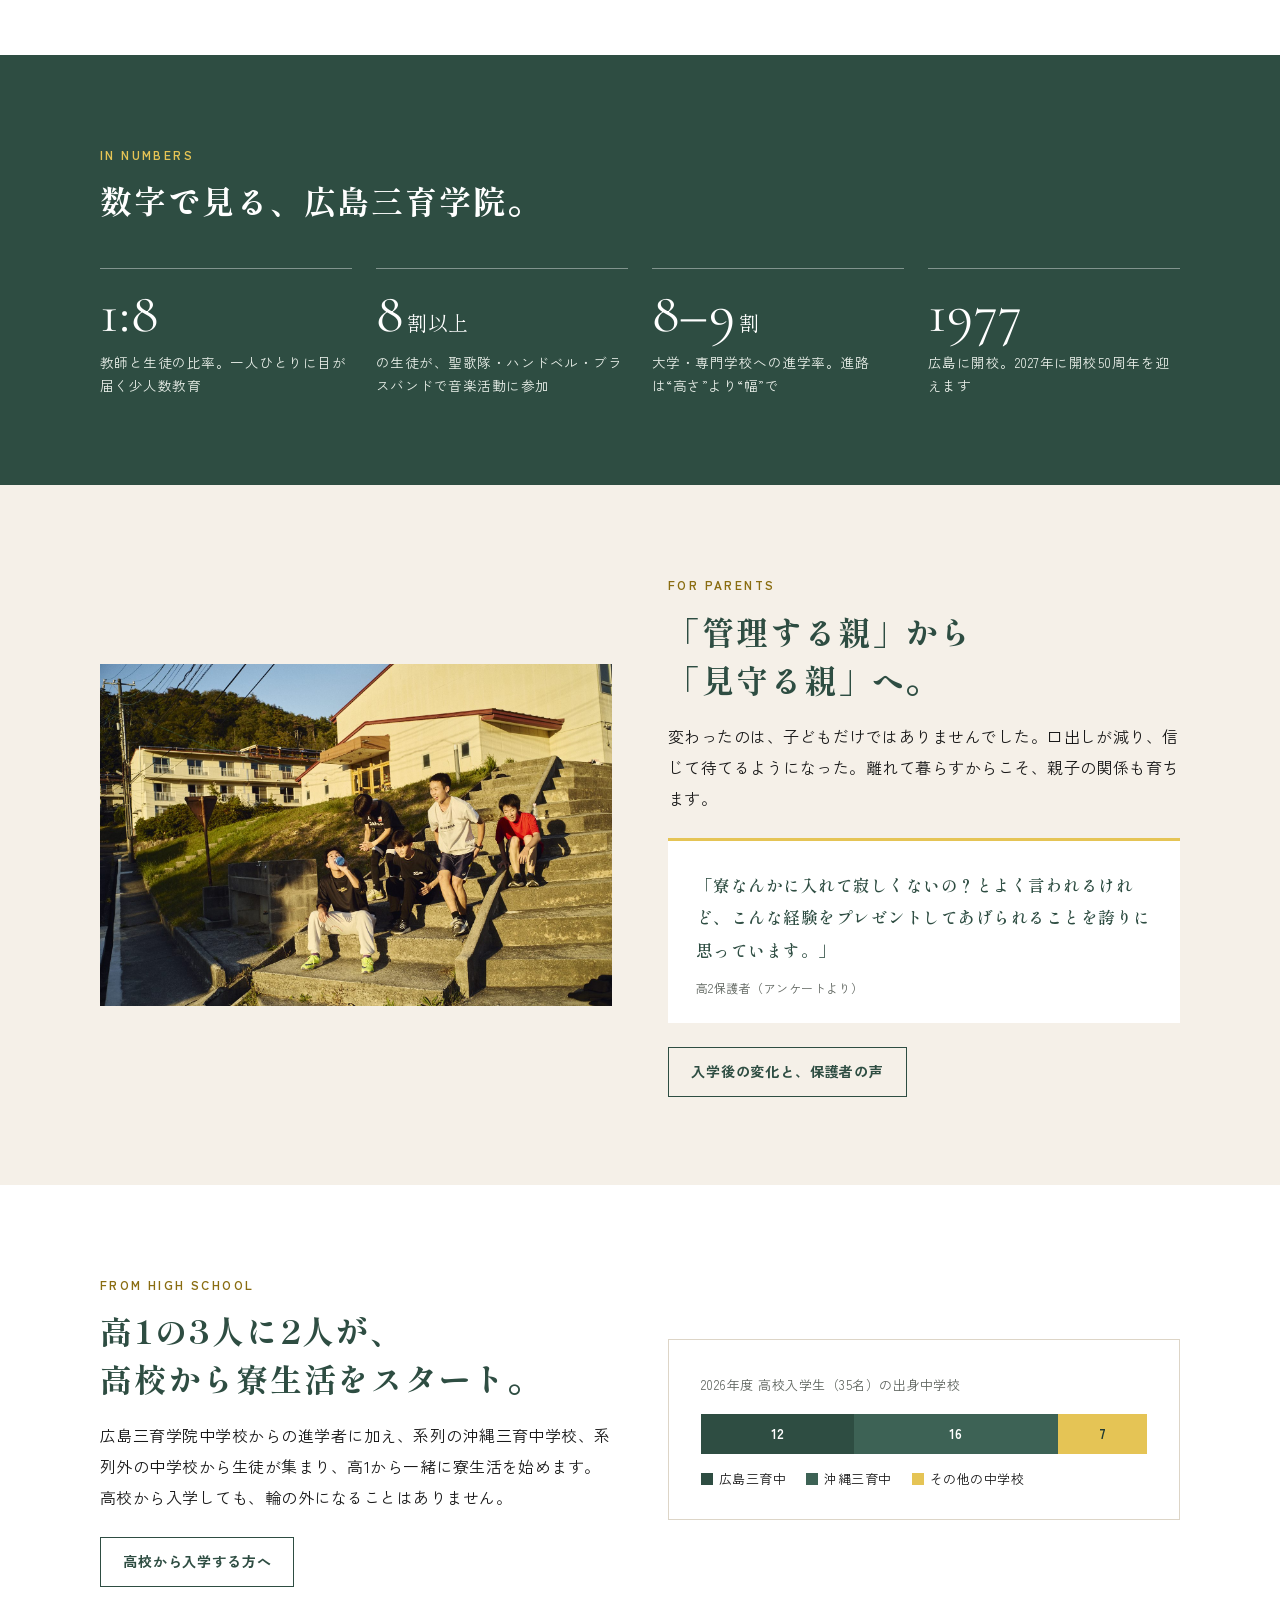
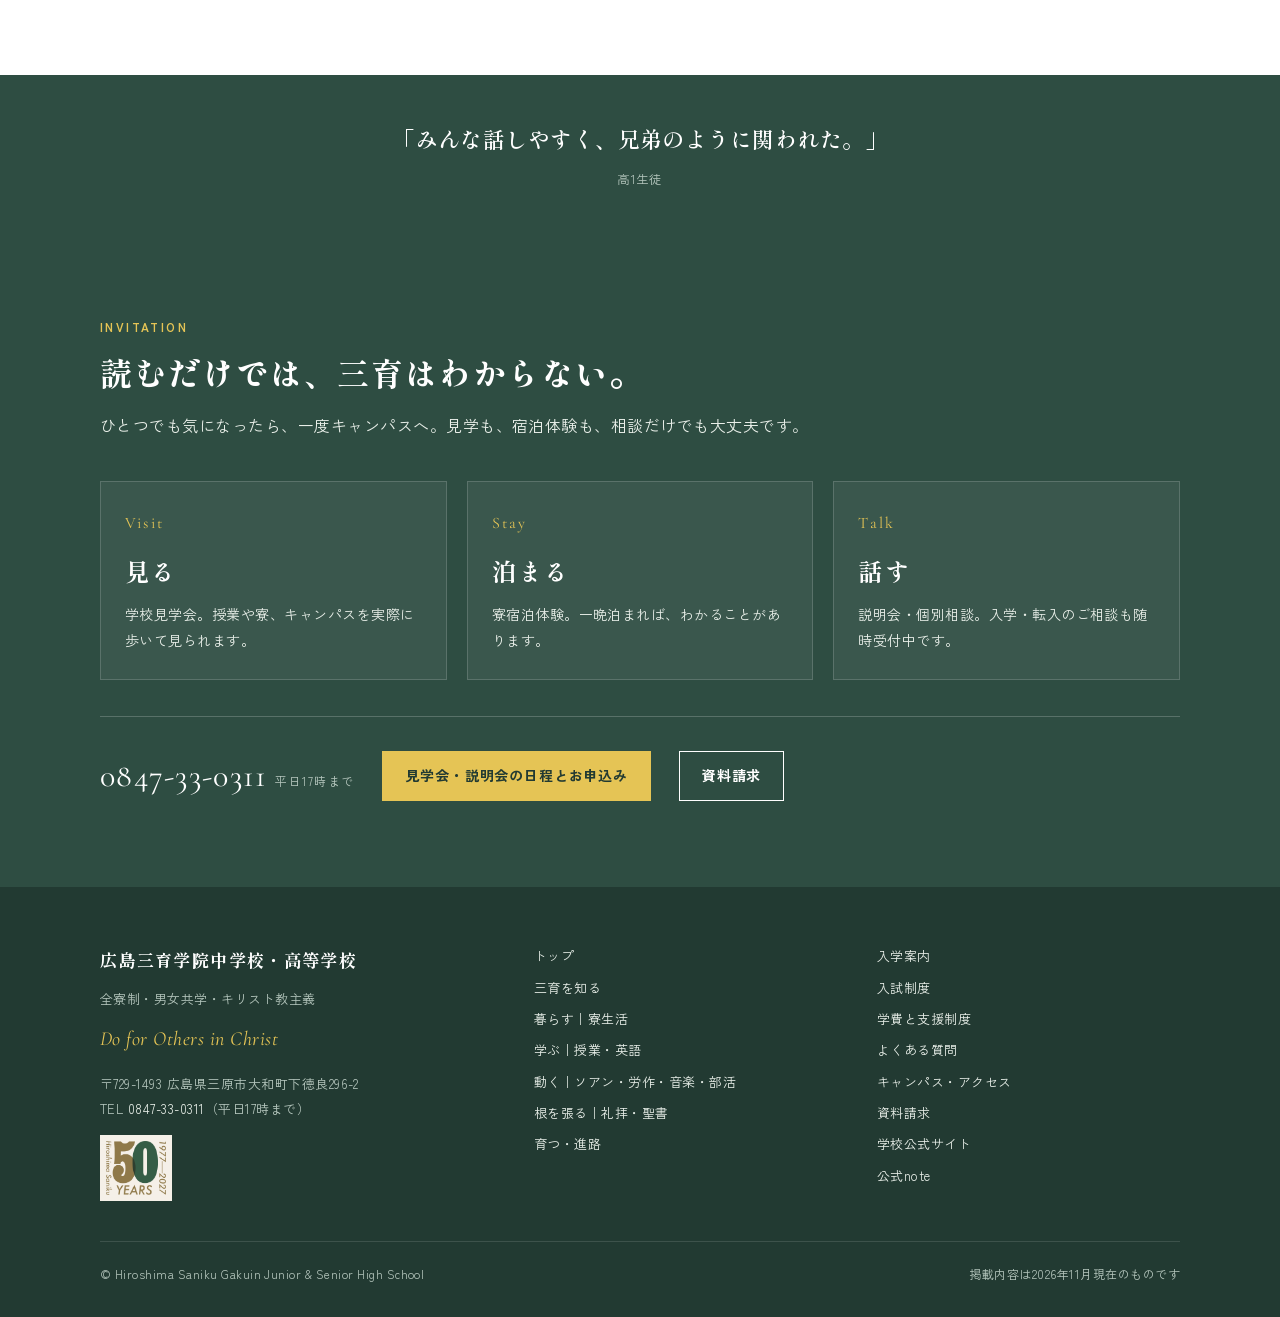
==== commit 21b7f900: "URLを独自ドメインに変更・ガイド更新" ====
--- a/index.html
+++ b/index.html
@@ -5,13 +5,13 @@
 <meta name="viewport" content="width=device-width, initial-scale=1">
 <title>広島三育学院中学校・高等学校｜Web School Guide</title>
 <meta name="description" content="広島県三原市の全寮制・男女共学・キリスト教主義の中高一貫校。暮らす・学ぶ・動く・根を張る、4つの場面で「生きる」を育みます。見学・寮宿泊体験・個別相談の案内も。">
-<link rel="canonical" href="https://www.example.jp/">
+<link rel="canonical" href="https://guide.hiroshima.saniku.ed.jp/">
 <meta property="og:type" content="website">
 <meta property="og:site_name" content="広島三育学院中学校・高等学校 Web School Guide">
 <meta property="og:title" content="広島三育学院中学校・高等学校｜Web School Guide">
 <meta property="og:description" content="広島県三原市の全寮制・男女共学・キリスト教主義の中高一貫校。暮らす・学ぶ・動く・根を張る、4つの場面で「生きる」を育みます。見学・寮宿泊体験・個別相談の案内も。">
-<meta property="og:url" content="https://www.example.jp/">
-<meta property="og:image" content="https://www.example.jp/assets/img/ogp.jpg">
+<meta property="og:url" content="https://guide.hiroshima.saniku.ed.jp/">
+<meta property="og:image" content="https://guide.hiroshima.saniku.ed.jp/assets/img/ogp.jpg">
 <meta name="twitter:card" content="summary_large_image">
 <meta name="theme-color" content="#2e4d42">
 <link rel="icon" href="assets/img/emblem.png">
@@ -25,9 +25,9 @@
   "@type": "HighSchool",
   "name": "広島三育学院中学校・高等学校",
   "alternateName": "Hiroshima Saniku Gakuin Junior & Senior High School",
-  "url": "https://www.example.jp/",
+  "url": "https://guide.hiroshima.saniku.ed.jp/",
   "telephone": "+81-847-33-0311",
-  "logo": "https://www.example.jp/assets/img/emblem.png",
+  "logo": "https://guide.hiroshima.saniku.ed.jp/assets/img/emblem.png",
   "address": {
     "@type": "PostalAddress",
     "postalCode": "729-1493",
@@ -140,7 +140,7 @@
     </div>
     <div class="stats reveal">
       <div class="stat"><b>1:8</b><span>教師と生徒の比率。一人ひとりに目が届く少人数教育</span></div>
-      <div class="stat"><b>8<small>割以上</small></b><span>の生徒が聖歌隊・ハンドベル・ブラスバンドに所属</span></div>
+      <div class="stat"><b>8<small>割以上</small></b><span>の生徒が、聖歌隊・ハンドベル・ブラスバンドで音楽活動に参加</span></div>
       <div class="stat"><b>8–9<small>割</small></b><span>大学・専門学校への進学率。進路は“高さ”より“幅”で</span></div>
       <div class="stat"><b>1977</b><span>広島に開校。2027年に開校50周年を迎えます</span></div>
     </div>
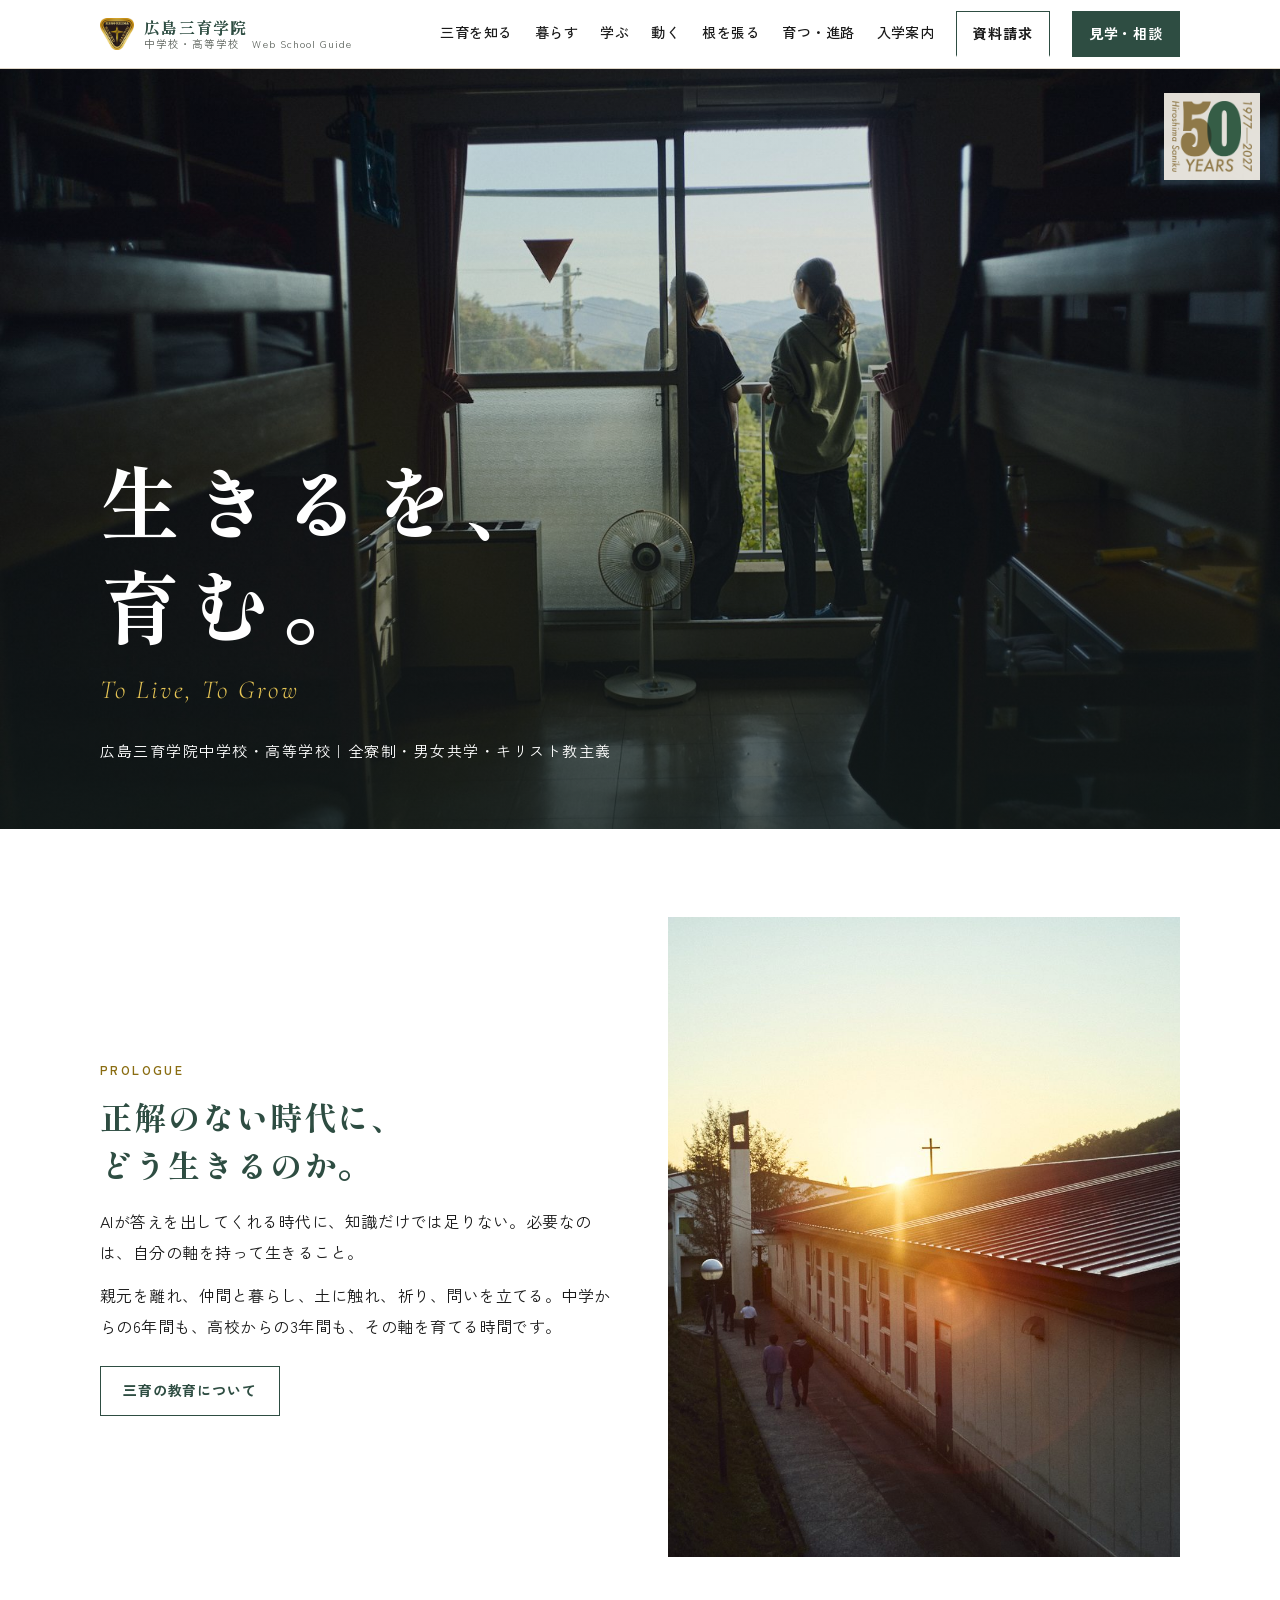
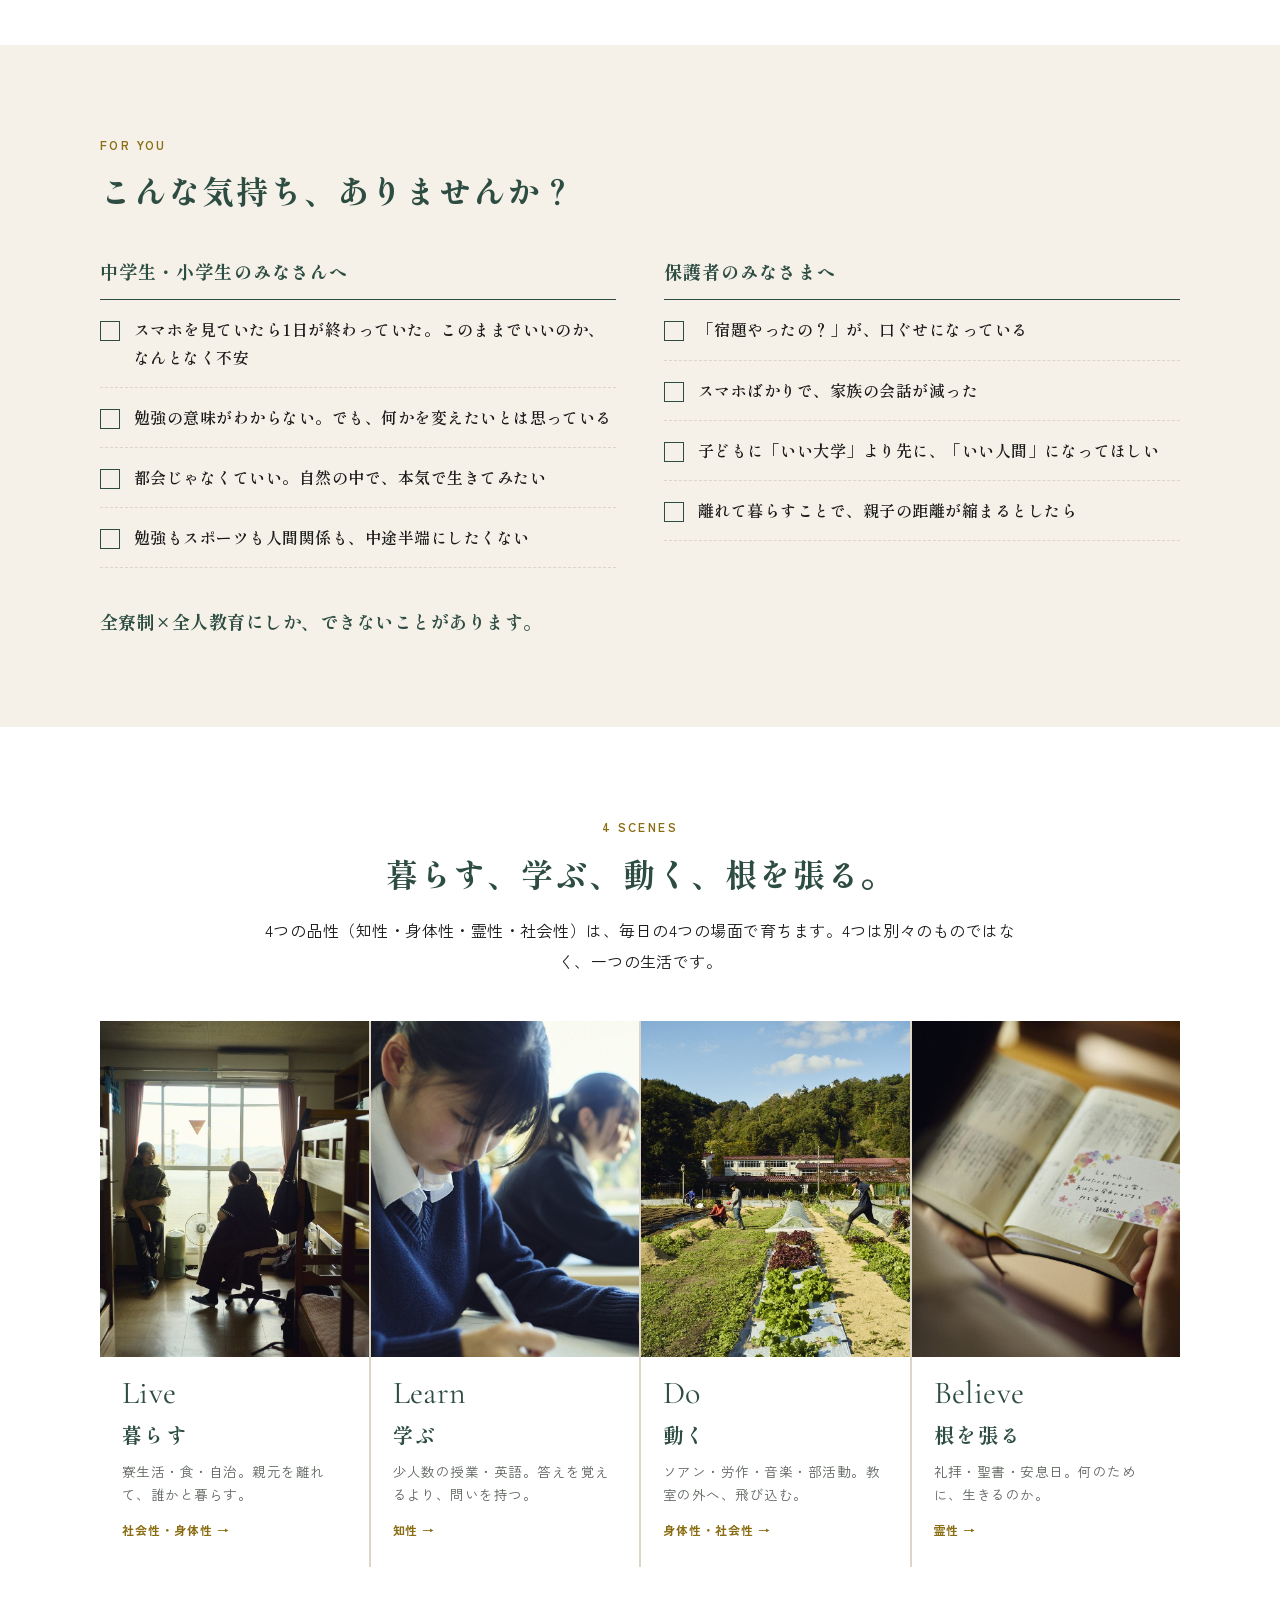
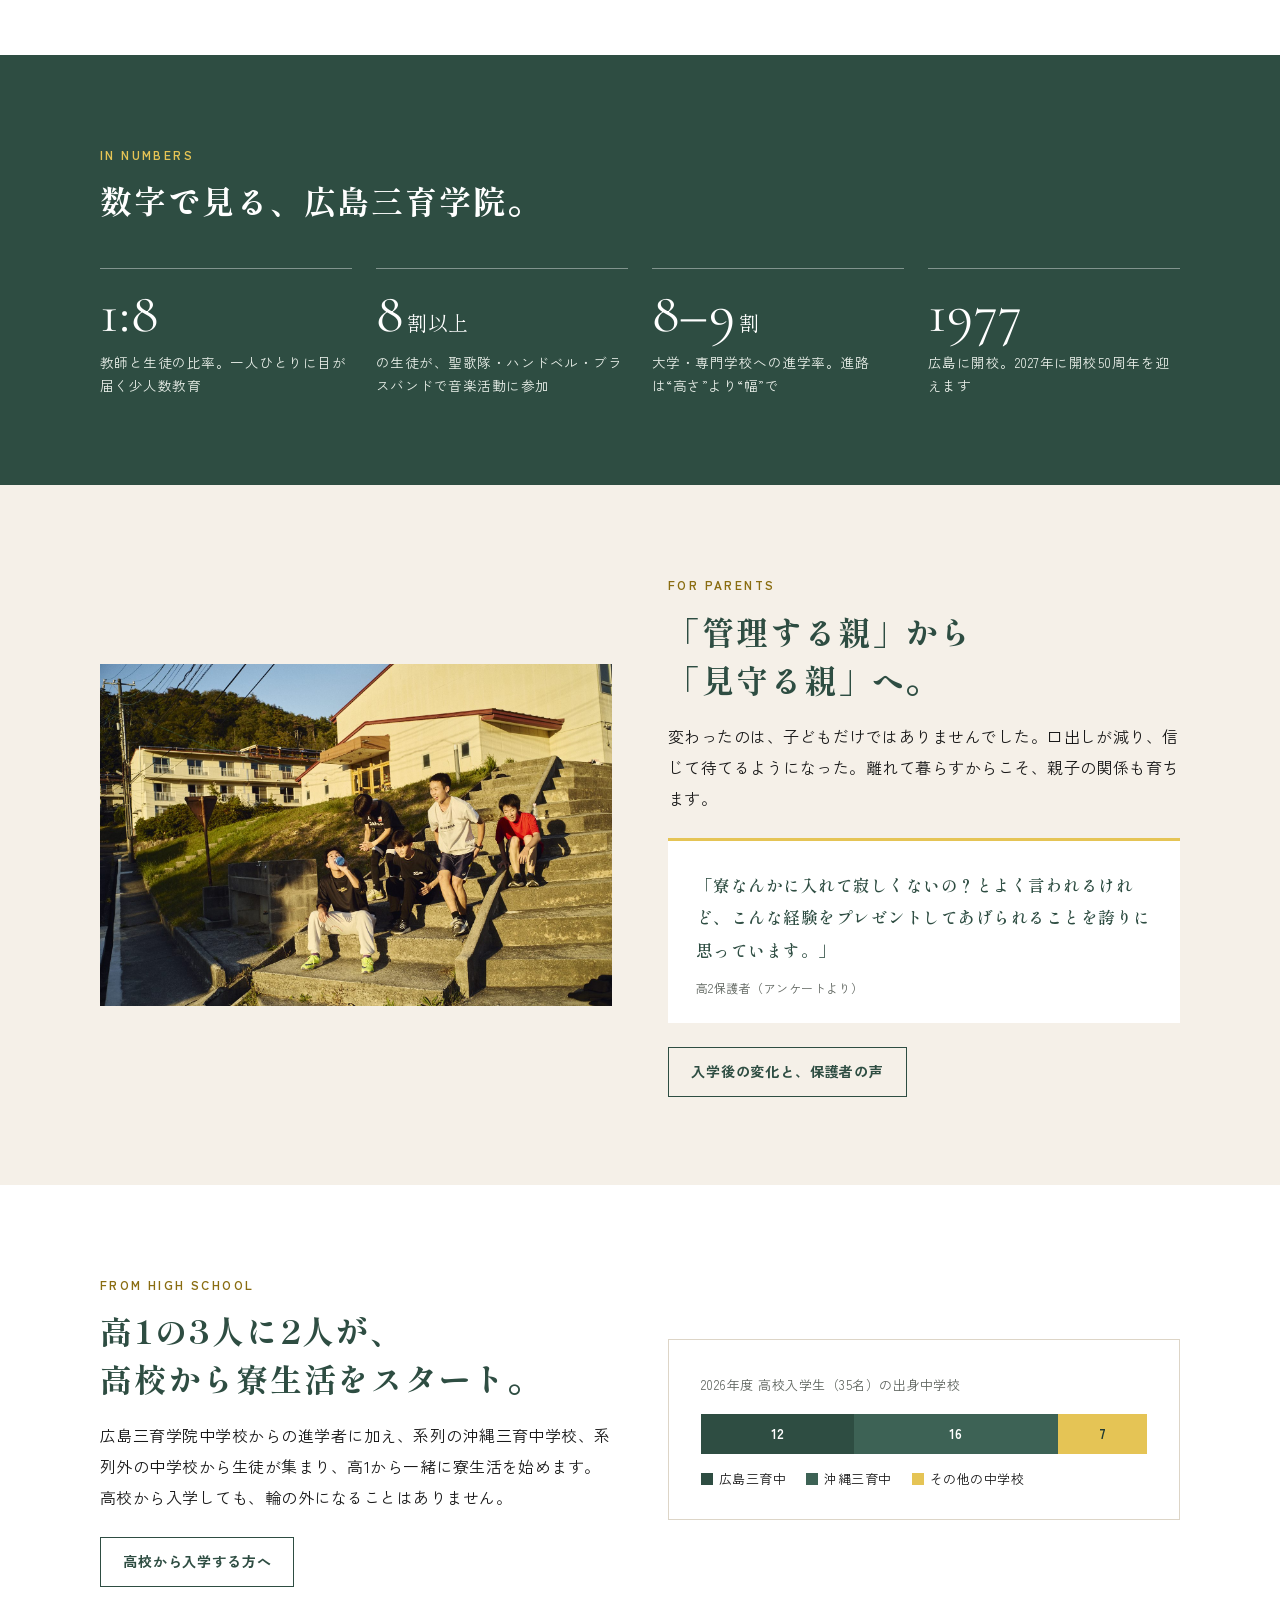
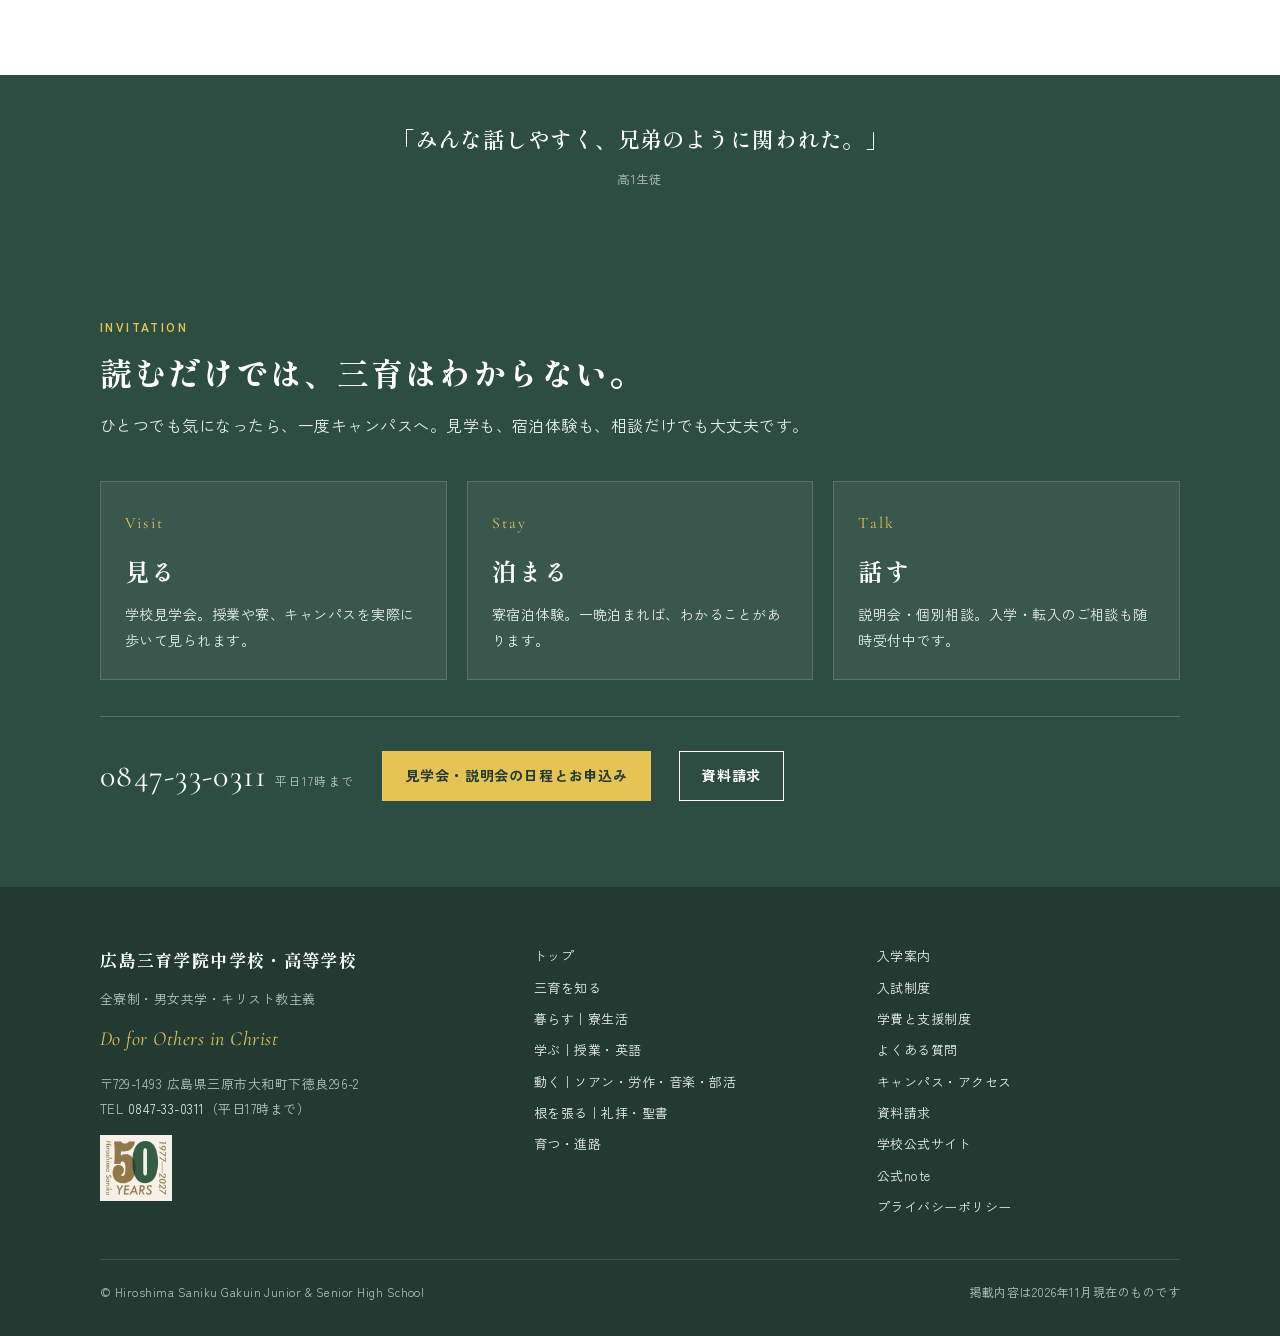
==== commit 349e4272: "GA4導入・プライバシーポリシー追加" ====
--- a/index.html
+++ b/index.html
@@ -19,6 +19,8 @@
 <link rel="preconnect" href="https://fonts.gstatic.com" crossorigin>
 <link rel="stylesheet" href="https://fonts.googleapis.com/css2?family=Shippori+Mincho:wght@500;600;700;800&amp;family=Zen+Kaku+Gothic+New:wght@400;500;700&amp;family=Cormorant+Garamond:ital,wght@0,300;0,400;0,500;1,300;1,400&amp;display=swap">
 <link rel="stylesheet" href="assets/css/style.css">
+<script async src="https://www.googletagmanager.com/gtag/js?id=G-ZN9MK3SVNY"></script>
+<script>window.dataLayer=window.dataLayer||[];function gtag(){dataLayer.push(arguments);}gtag('js',new Date());gtag('config','G-ZN9MK3SVNY');</script>
 <script type="application/ld+json">
 {
   "@context": "https://schema.org",
@@ -233,6 +235,7 @@
           <li><a href="https://docs.google.com/a/saniku.ed.jp/forms/d/e/1FAIpQLSfEn3PVfSddrivJyTrLy3nX7ndAHgS3T33gy6OCp4jaVe19fg/viewform?c=0&amp;w=1" target="_blank" rel="noopener">資料請求</a></li>
           <li><a href="https://www.saniku.ac.jp/hiroshima/" target="_blank" rel="noopener">学校公式サイト</a></li>
           <li><a href="https://hsg-edu.note.jp/" target="_blank" rel="noopener">公式note</a></li>
+          <li><a href="privacy.html">プライバシーポリシー</a></li>
         </ul>
       </div>
     </div>
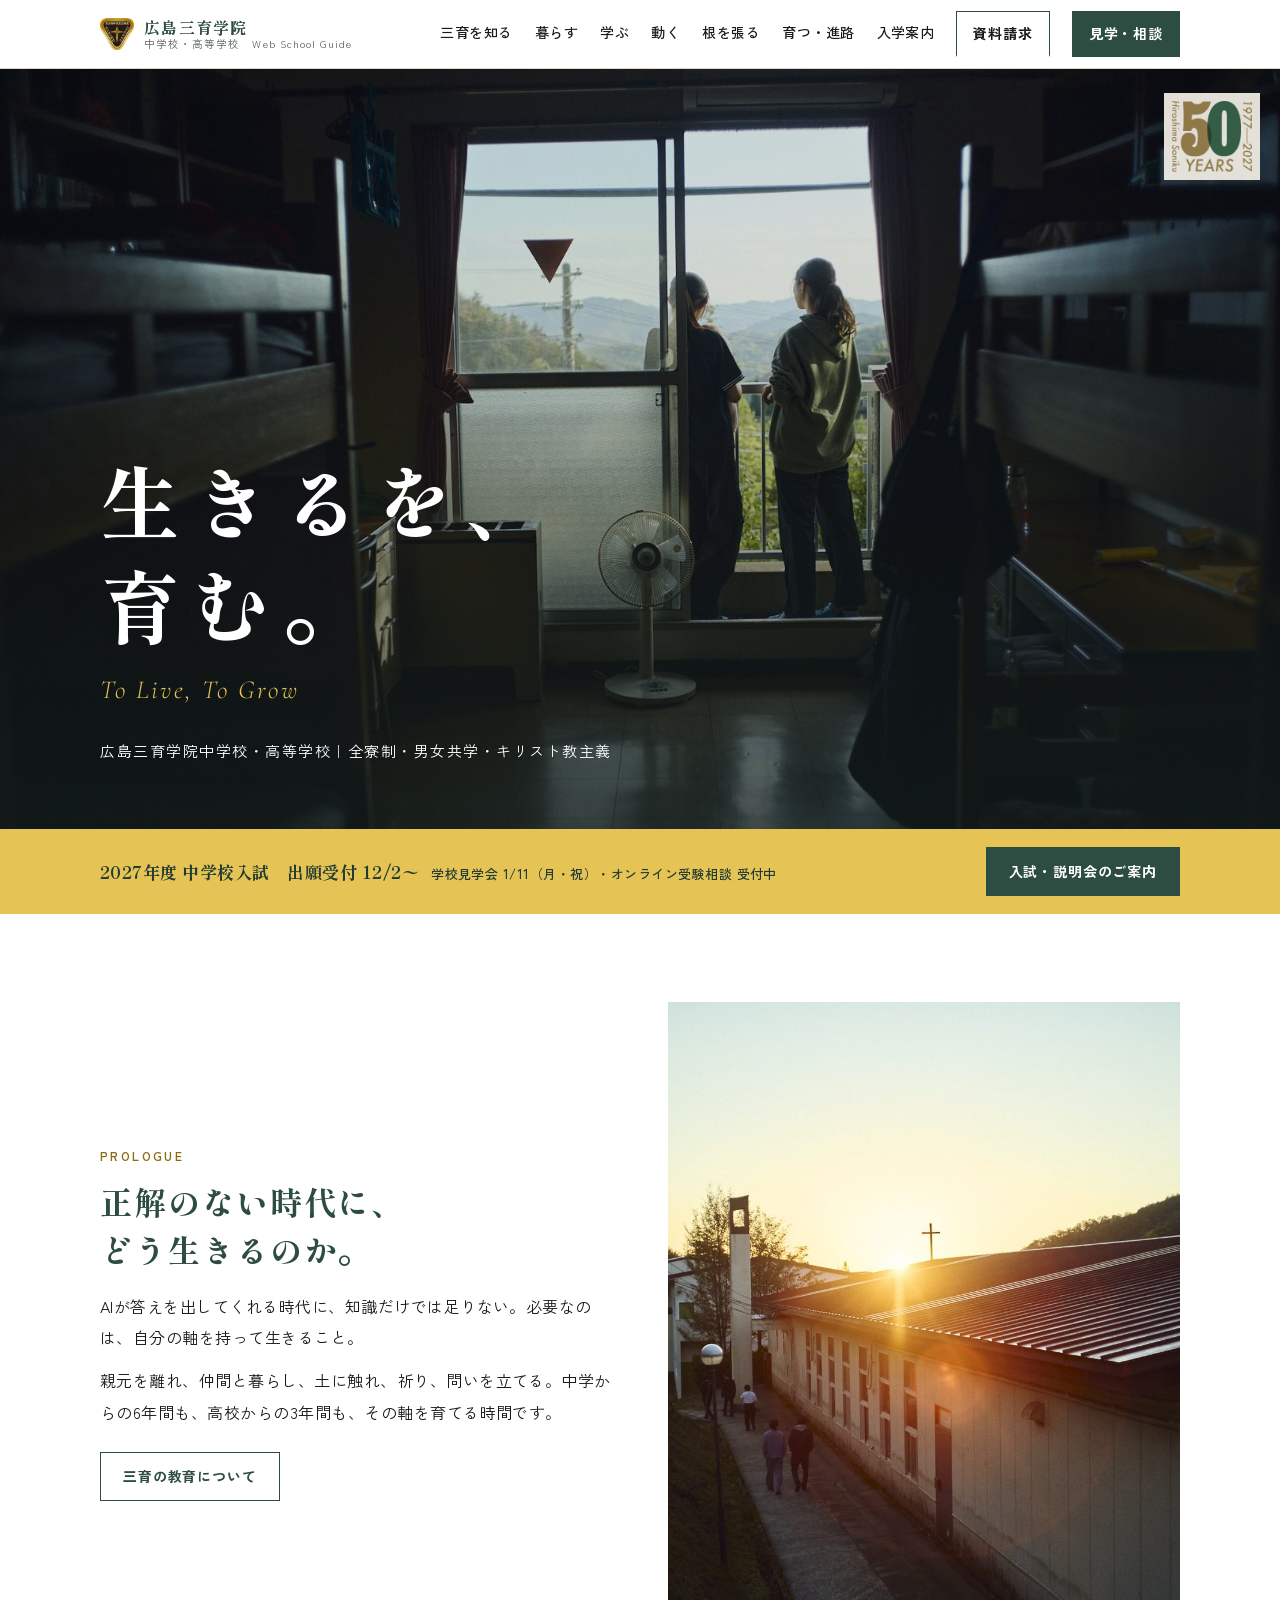
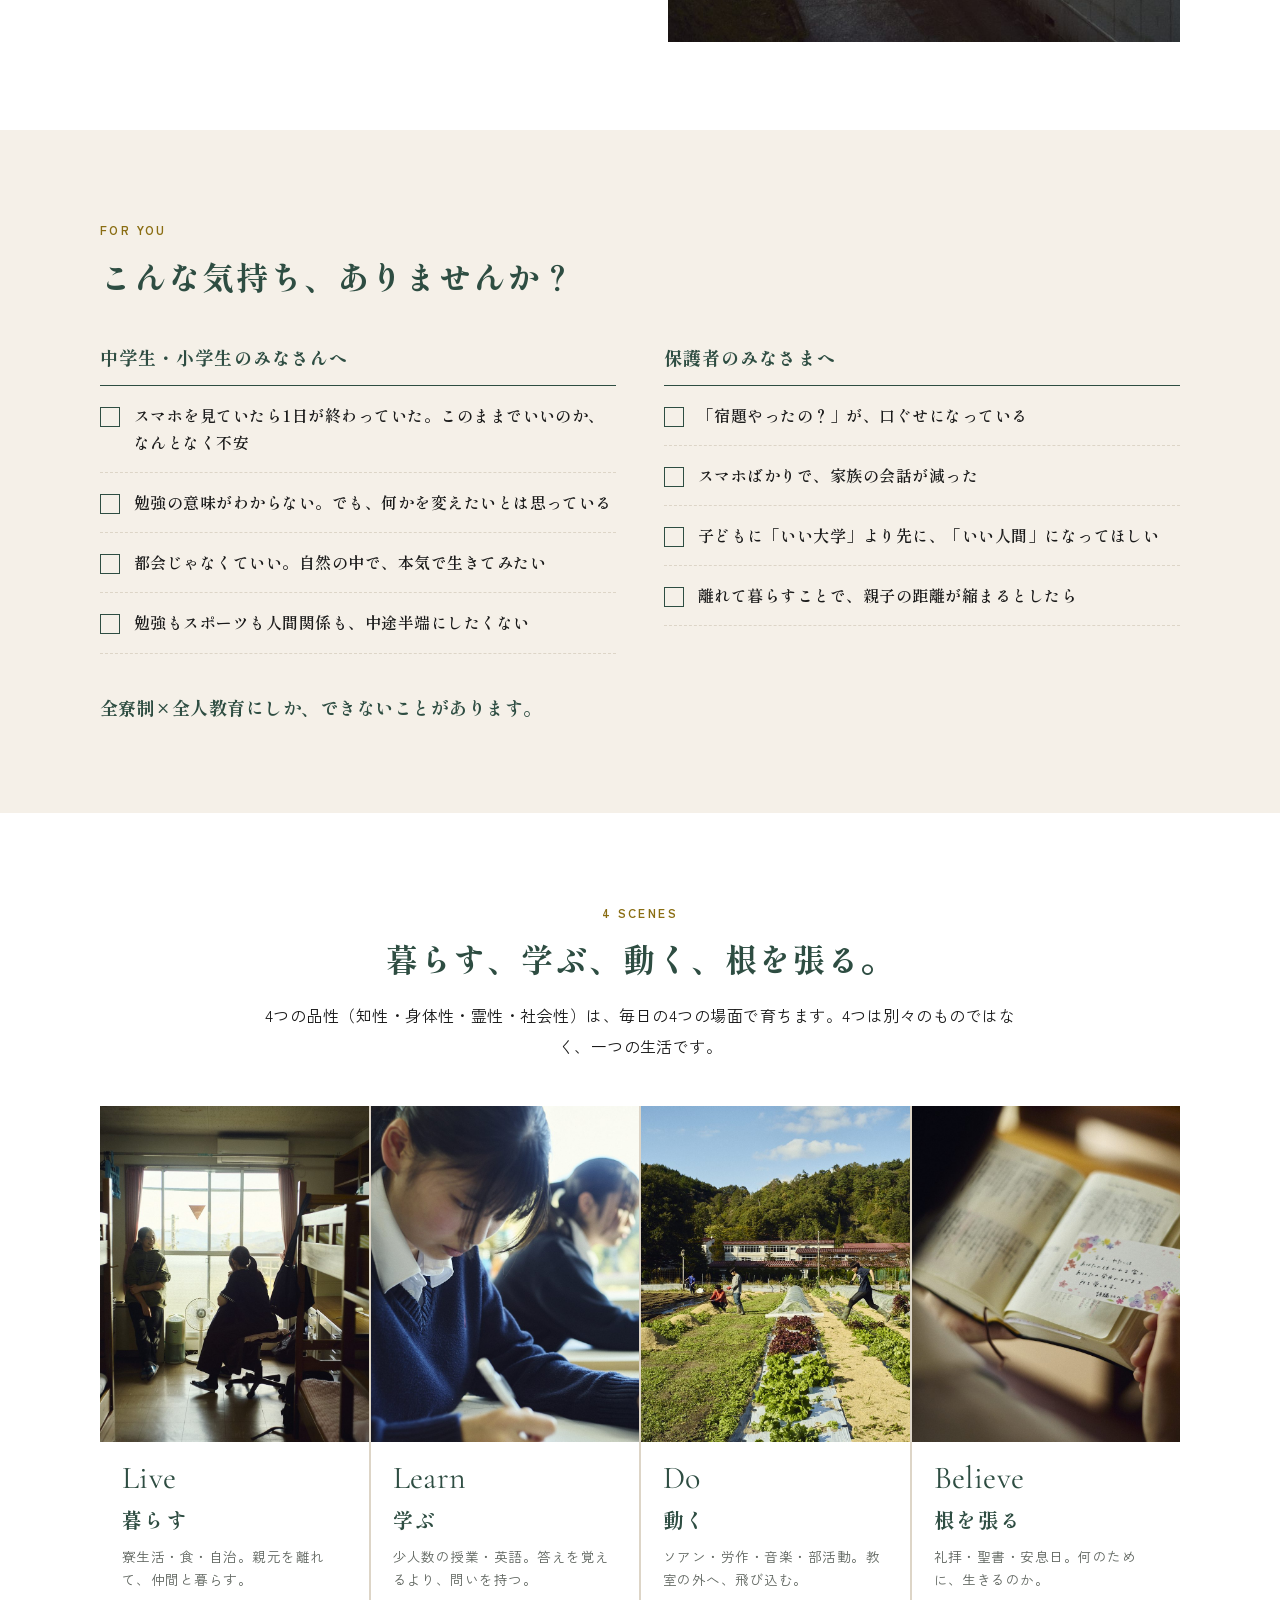
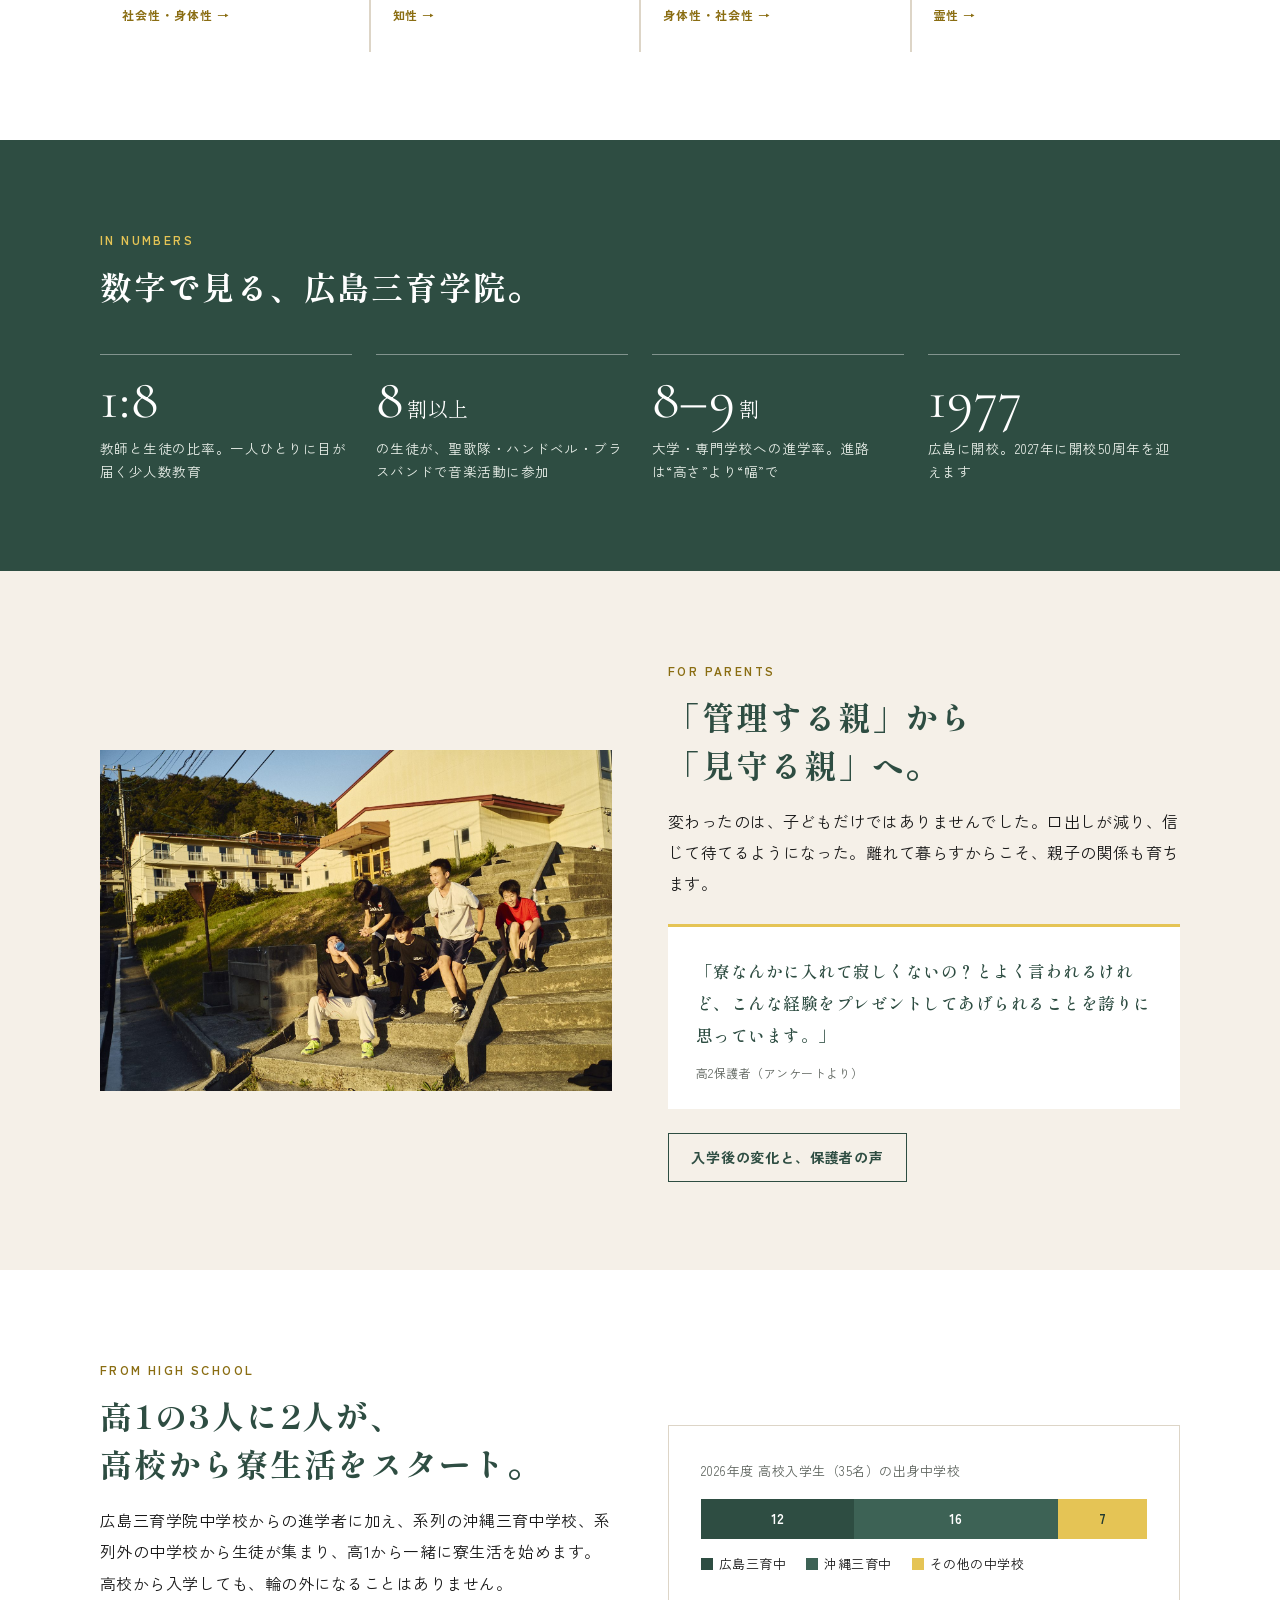
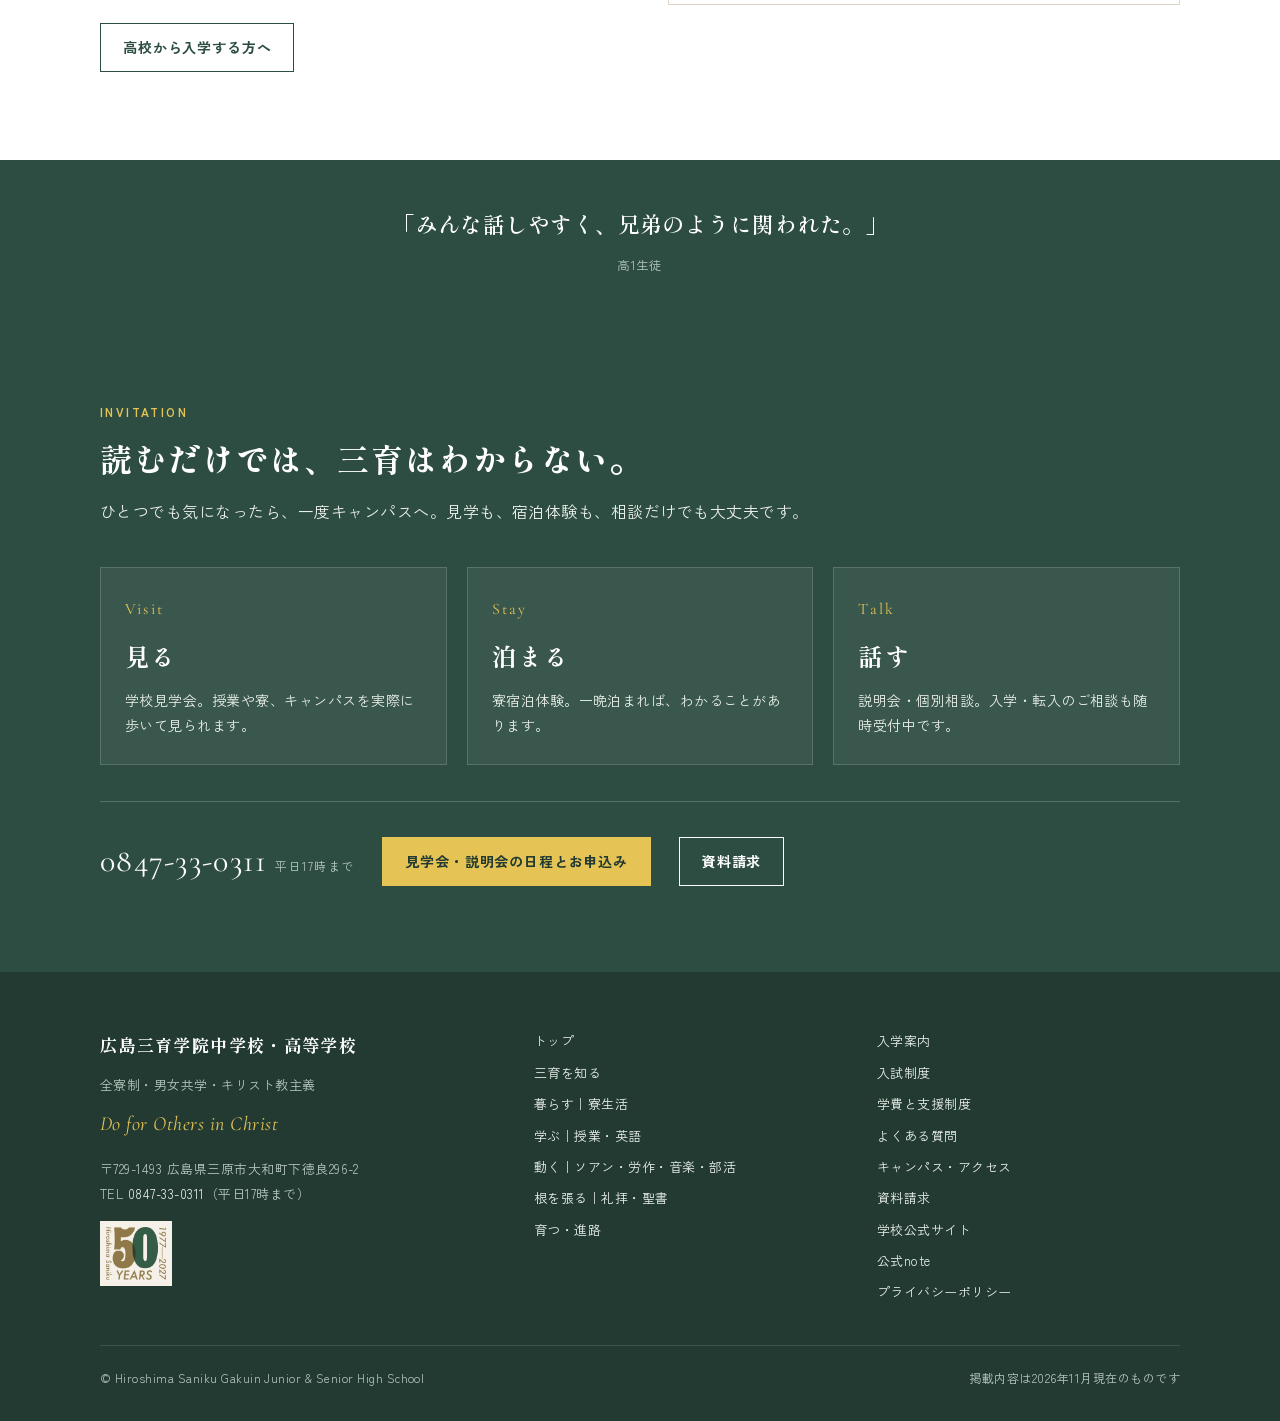
==== commit 803c2e99: "2027年度入試案内を追加" ====
--- a/index.html
+++ b/index.html
@@ -75,6 +75,13 @@
   </div>
 </section>
 
+<div style="background:var(--accent)">
+  <div class="in" style="display:flex;flex-wrap:wrap;align-items:center;justify-content:space-between;gap:12px 24px;padding-block:18px">
+    <p style="margin:0;font-family:var(--display);font-weight:700;color:var(--green-d);font-size:17px">2027年度 中学校入試　出願受付 12/2〜<span style="font-family:var(--body);font-weight:500;font-size:13px;margin-left:12px">学校見学会 1/11（月・祝）・オンライン受験相談 受付中</span></p>
+    <a class="btn solid" href="admission.html#nyushi2027">入試・説明会のご案内</a>
+  </div>
+</div>
+
 <section class="sec" aria-labelledby="pro-h">
   <div class="in split">
     <div class="reveal">
@@ -126,7 +133,7 @@
       <p class="lead">4つの品性（知性・身体性・霊性・社会性）は、毎日の4つの場面で育ちます。4つは別々のものではなく、一つの生活です。</p>
     </div>
     <div class="verbs reveal">
-      <a class="verb" href="live.html"><img data-photo="TOP-03" src="assets/img/photo/TOP-03.jpg" alt="寮の部屋の窓辺で過ごす2人の生徒" loading="lazy"><span class="t"><i>Live</i><b>暮らす</b><span>寮生活・食・自治。親元を離れて、誰かと暮らす。</span><em>社会性・身体性 →</em></span></a>
+      <a class="verb" href="live.html"><img data-photo="TOP-03" src="assets/img/photo/TOP-03.jpg" alt="寮の部屋の窓辺で過ごす2人の生徒" loading="lazy"><span class="t"><i>Live</i><b>暮らす</b><span>寮生活・食・自治。親元を離れて、仲間と暮らす。</span><em>社会性・身体性 →</em></span></a>
       <a class="verb" href="learn.html"><img data-photo="TOP-04" src="assets/img/photo/TOP-04.jpg" alt="教室でノートに向かう生徒" loading="lazy"><span class="t"><i>Learn</i><b>学ぶ</b><span>少人数の授業・英語。答えを覚えるより、問いを持つ。</span><em>知性 →</em></span></a>
       <a class="verb" href="do.html"><img data-photo="TOP-05" src="assets/img/photo/TOP-05.jpg" alt="山に囲まれた畑で作業する生徒たち" loading="lazy"><span class="t"><i>Do</i><b>動く</b><span>ソアン・労作・音楽・部活動。教室の外へ、飛び込む。</span><em>身体性・社会性 →</em></span></a>
       <a class="verb" href="believe.html"><img data-photo="TOP-06" src="assets/img/photo/TOP-06.jpg" alt="カードをはさんだ聖書を読む手元" loading="lazy"><span class="t"><i>Believe</i><b>根を張る</b><span>礼拝・聖書・安息日。何のために、生きるのか。</span><em>霊性 →</em></span></a>
